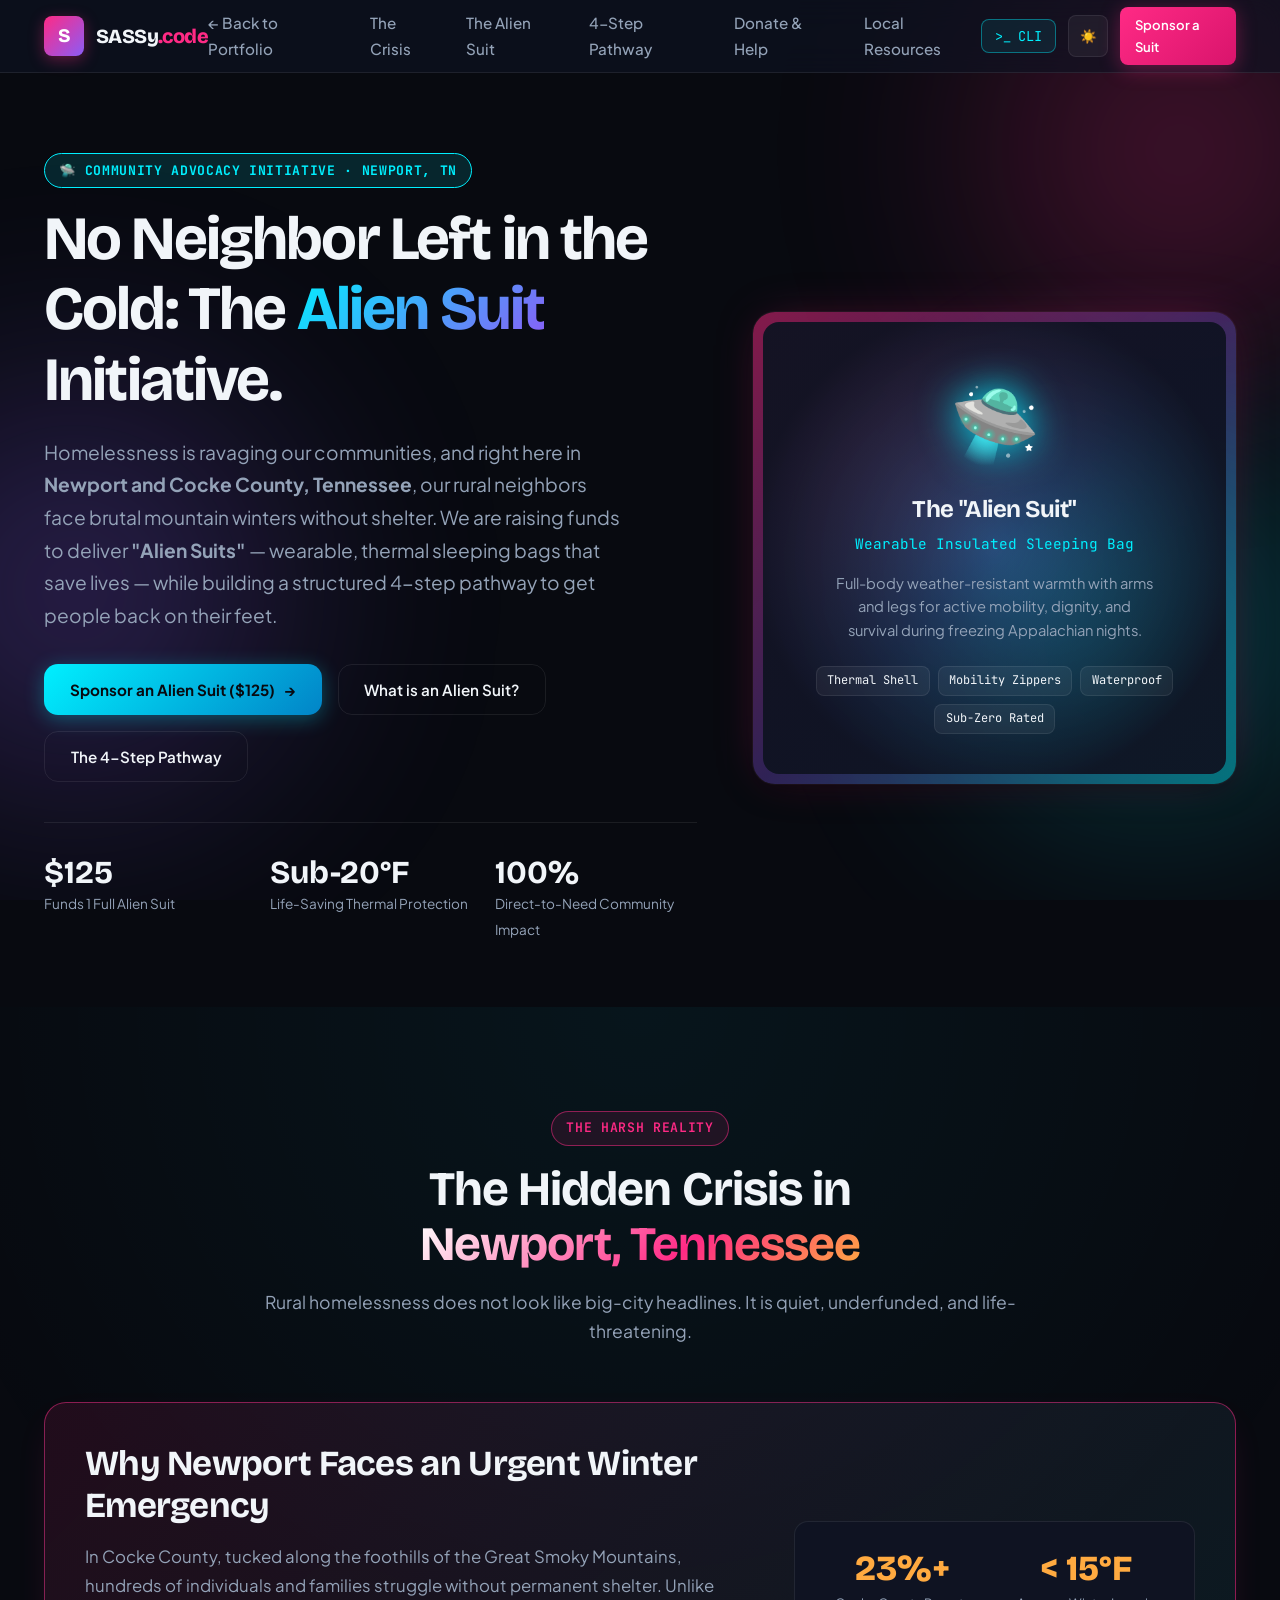
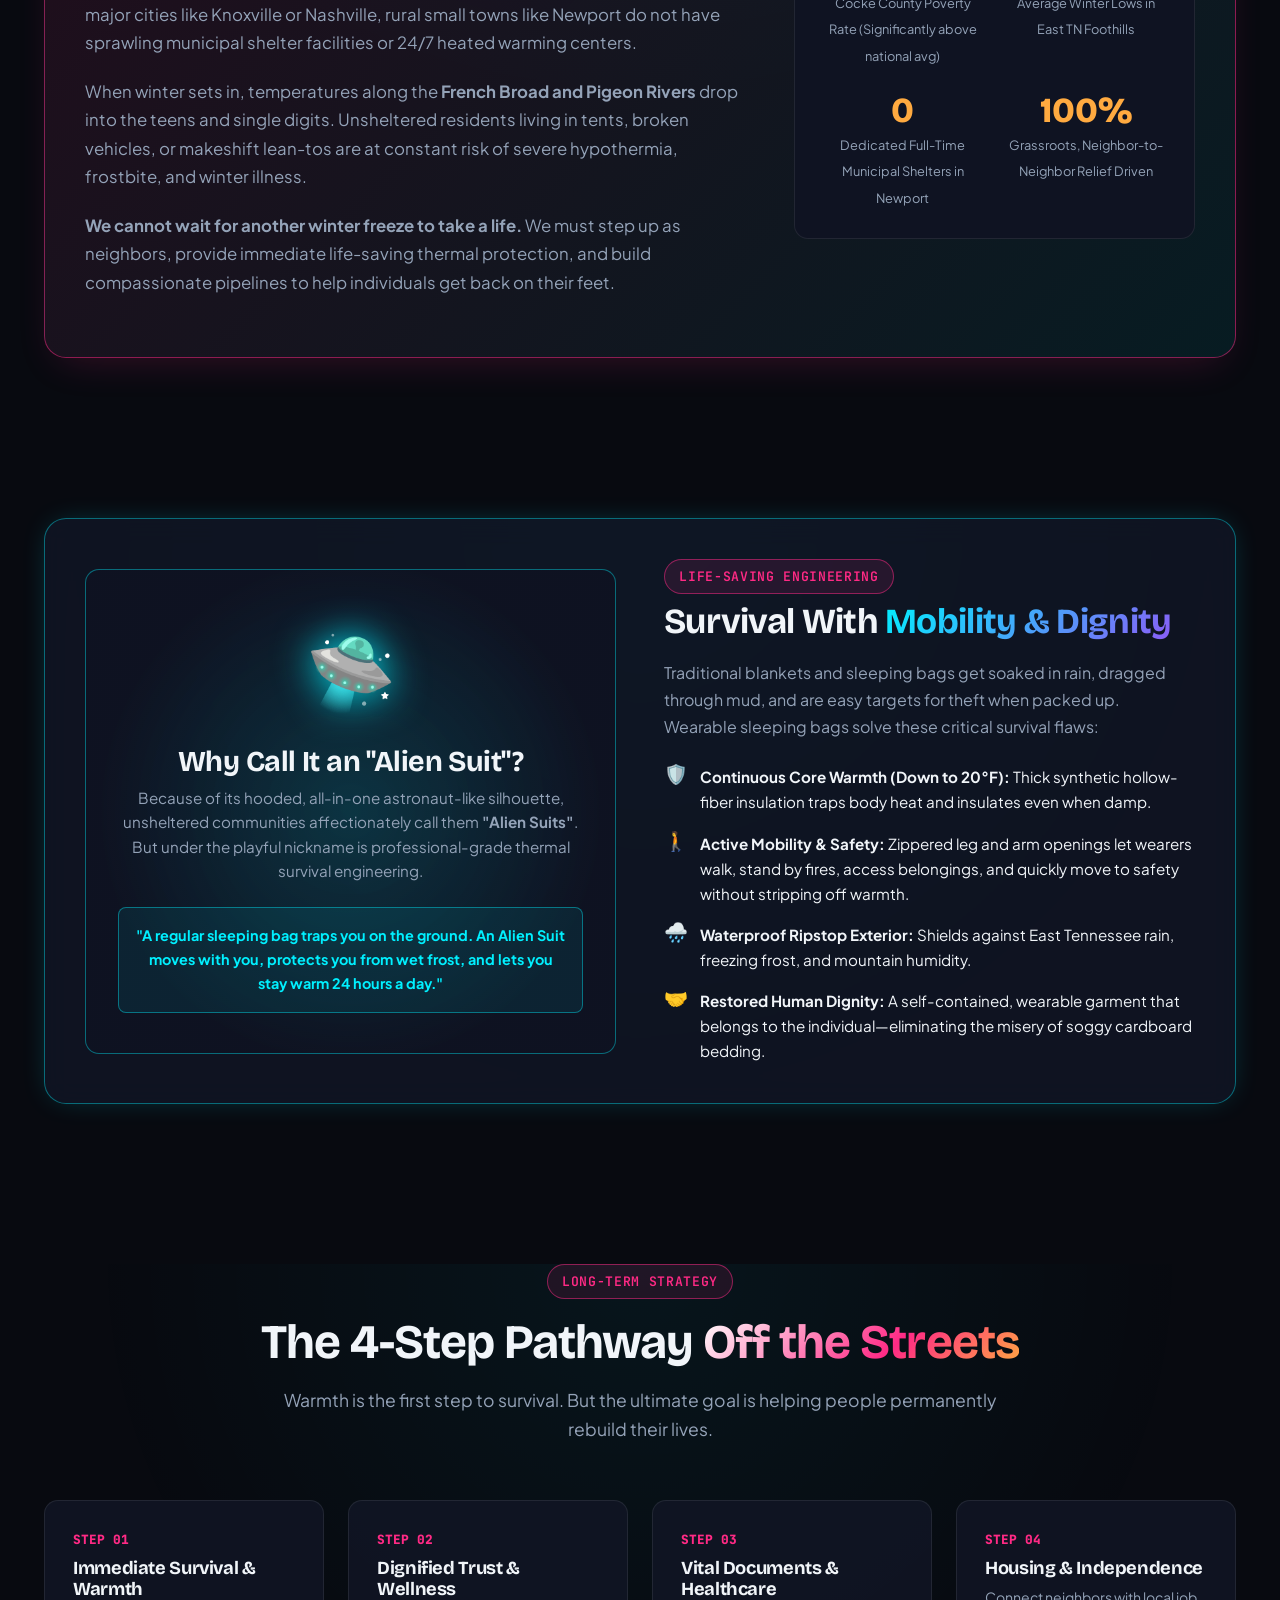
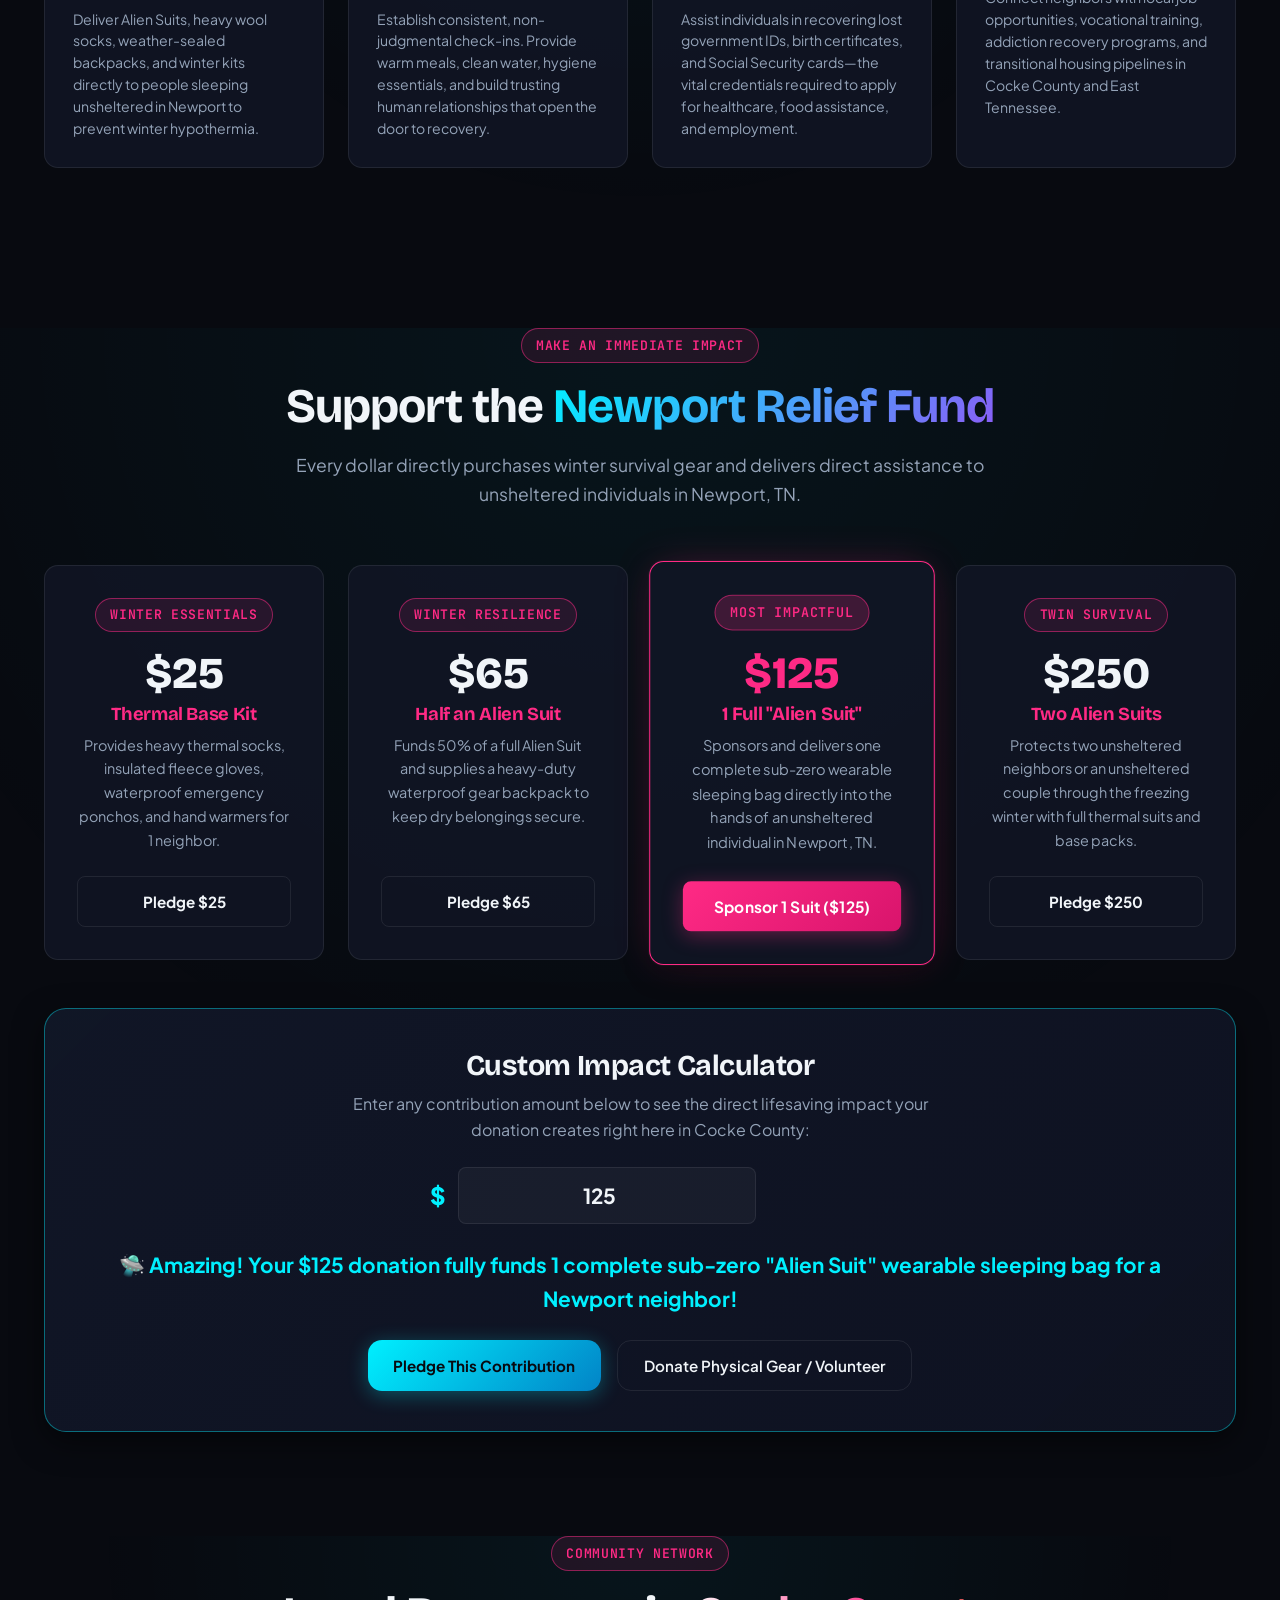
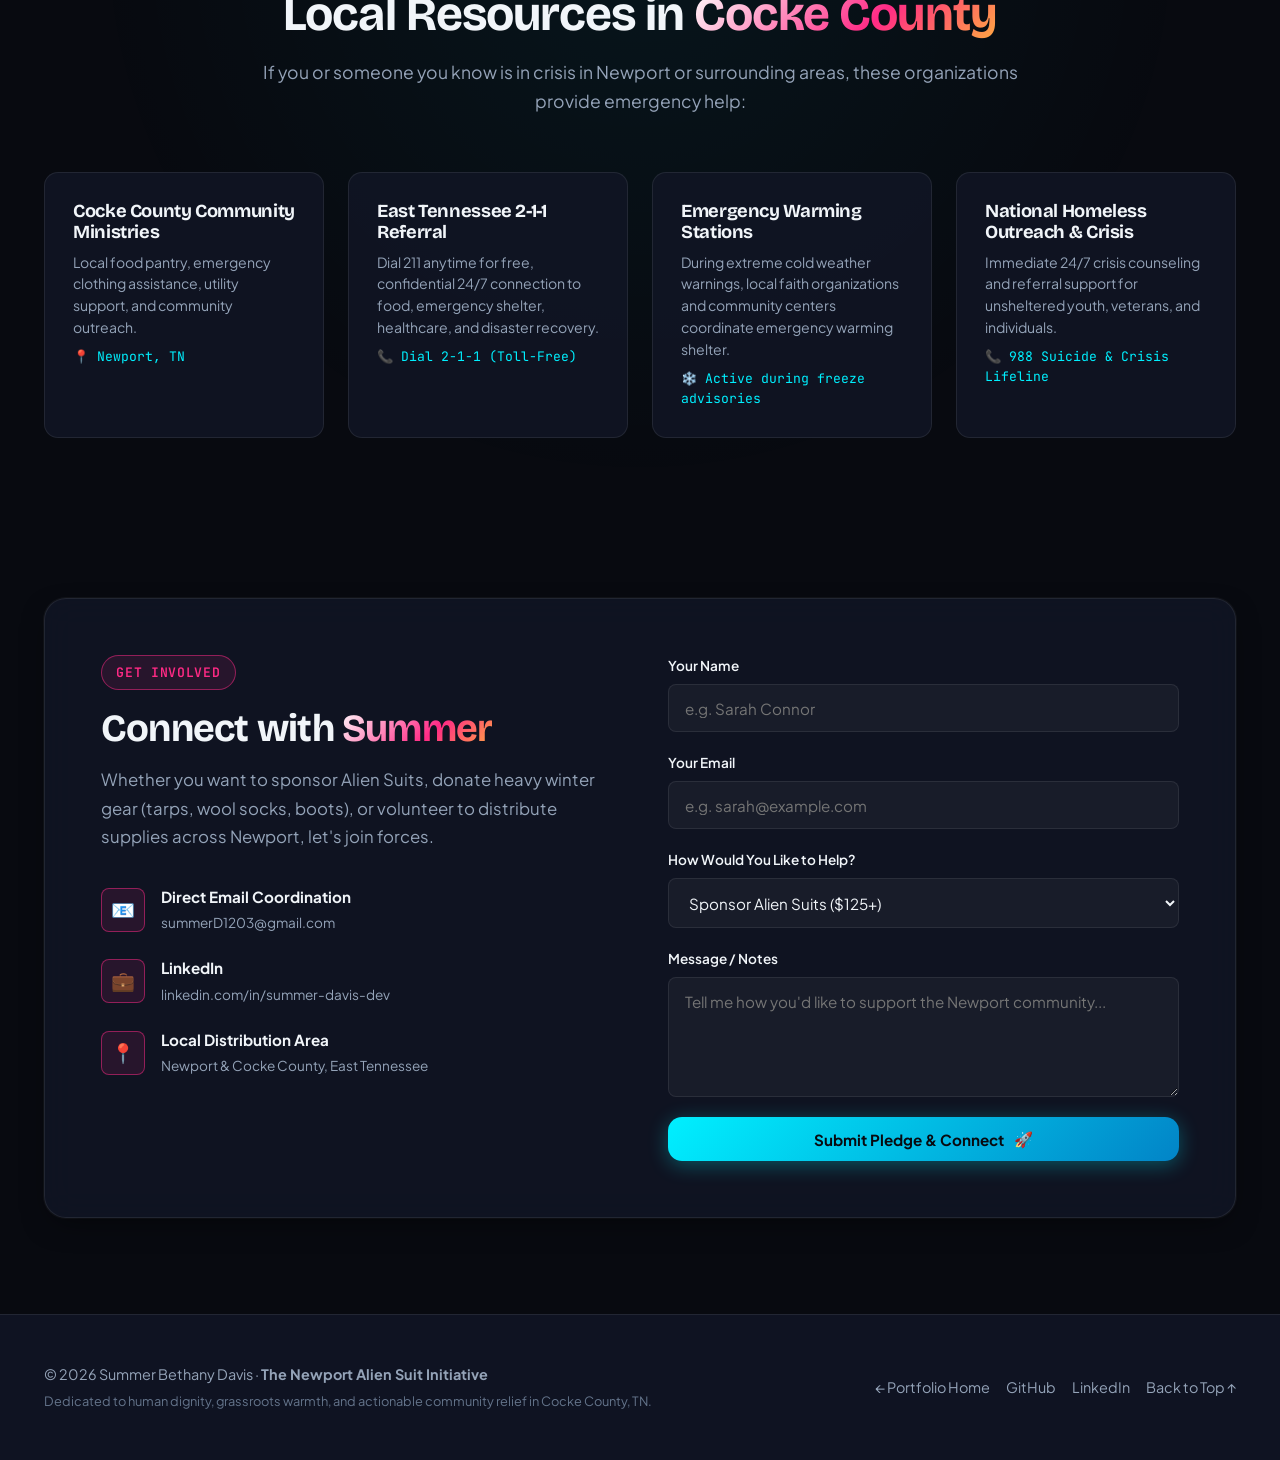
==== community-relief.html @ e4342d5f "Add Newport Alien Suit community relief landing page, donation section, and interactive impact calcu" ====
<!DOCTYPE html>
<html lang="en">
<head>
  <meta charset="UTF-8">
  <meta name="viewport" content="width=device-width, initial-scale=1.0">
  <title>The Newport Alien Suit Initiative | Community Relief &amp; Homelessness Advocacy — Summer Bethany Davis</title>
  <meta name="description" content="Community advocacy initiative by Summer Bethany Davis: Combating homelessness in Newport, TN and Cocke County with lifesaving 'Alien Suit' wearable sleeping bags and a structured 4-step pathway back off the street.">
  <meta name="author" content="Summer Bethany Davis">

  <!-- Open Graph & Social Sharing -->
  <meta property="og:title" content="The Newport Alien Suit Initiative — Lifesaving Warmth &amp; Homelessness Relief in East Tennessee">
  <meta property="og:description" content="Help us equip unsheltered neighbors in Newport, TN with wearable thermal sleeping bags ('Alien Suits') and rebuild pathways to housing and dignity.">
  <meta property="og:type" content="website">
  <meta property="og:image" content="assets/img/summer-headshot.png">

  <!-- Favicons -->
  <link rel="icon" type="image/x-icon" href="assets/favicons/favicon.ico">
  <link rel="icon" type="image/png" sizes="96x96" href="assets/favicons/favicon-96x96.png">
  <link rel="apple-touch-icon" sizes="180x180" href="assets/favicons/apple-touch-icon.png">
  <link rel="manifest" href="assets/favicons/site.webmanifest">

  <!-- Google Fonts -->
  <link rel="preconnect" href="https://fonts.googleapis.com">
  <link rel="preconnect" href="https://fonts.gstatic.com" crossorigin>
  <link href="https://fonts.googleapis.com/css2?family=Bricolage+Grotesque:opsz,wght@12..96,500;12..96,700;12..96,800&family=JetBrains+Mono:wght@400;500;700&family=Plus+Jakarta+Sans:wght@400;500;600;700;800&family=Space+Grotesk:wght@500;700&display=swap" rel="stylesheet">

  <!-- Stylesheet -->
  <link rel="stylesheet" href="css/style.css">
</head>
<body>

  <!-- Accessible Skip Link -->
  <a href="#main-content" class="skip-link">Skip directly to main content</a>

  <!-- Ambient Dynamic Glow Mesh Background -->
  <div class="ambient-mesh" aria-hidden="true">
    <div class="glow-orb orb-pink"></div>
    <div class="glow-orb orb-violet"></div>
    <div class="glow-orb orb-cyan"></div>
  </div>

  <!-- Primary Site Header -->
  <header class="site-header">
    <div class="container nav-wrap">
      <a href="index.html" class="brand" aria-label="SASSy code homepage">
        <div class="brand-badge" aria-hidden="true">S</div>
        <div class="brand-name">SASSy<span>.code</span></div>
      </a>

      <!-- Desktop Nav Links -->
      <nav aria-label="Primary Navigation">
        <ul class="nav-links">
          <li><a href="index.html">← Back to Portfolio</a></li>
          <li><a href="#newport-crisis" class="active">The Crisis</a></li>
          <li><a href="#alien-suits">The Alien Suit</a></li>
          <li><a href="#pathway">4-Step Pathway</a></li>
          <li><a href="#donate">Donate &amp; Help</a></li>
          <li><a href="#resources">Local Resources</a></li>
        </ul>
      </nav>

      <!-- Nav Controls -->
      <div class="nav-controls">
        <button id="btn-terminal-trigger" class="btn-terminal-nav" title="Launch interactive SASSy CLI (Ctrl+K)" aria-label="Open Interactive SASSy CLI Terminal">
          <span>&gt;_</span> CLI
        </button>

        <button id="btn-theme-toggle" class="btn-icon" title="Toggle Theme" aria-label="Toggle Light/Dark Theme">
          <span id="theme-icon">☀️</span>
        </button>

        <a href="#donate" class="btn btn-primary btn-card">
          <span>Sponsor a Suit</span>
        </a>

        <button id="btn-mobile-menu" class="btn-icon menu-toggle" aria-label="Toggle Navigation Menu">
          ☰
        </button>
      </div>
    </div>
  </header>

  <!-- Main Content Area -->
  <main id="main-content">

    <!-- HERO SECTION -->
    <section class="hero-section" aria-labelledby="relief-hero-title">
      <div class="container hero-grid">
        <div class="hero-content">
          <div class="relief-badge">
            <span>🛸 Community Advocacy Initiative · Newport, TN</span>
          </div>

          <h1 id="relief-hero-title">
            No Neighbor Left in the Cold: The <span class="gradient-cyan">Alien Suit</span> Initiative.
          </h1>

          <p class="hero-subtitle">
            Homelessness is ravaging our communities, and right here in <strong>Newport and Cocke County, Tennessee</strong>, our rural neighbors face brutal mountain winters without shelter. We are raising funds to deliver <strong>"Alien Suits"</strong> — wearable, thermal sleeping bags that save lives — while building a structured 4-step pathway to get people back on their feet.
          </p>

          <div class="hero-cta-group">
            <a href="#donate" class="btn btn-cyan">
              <span>Sponsor an Alien Suit ($125)</span>
              <span aria-hidden="true">→</span>
            </a>
            <a href="#alien-suits" class="btn btn-outline">
              <span>What is an Alien Suit?</span>
            </a>
            <a href="#pathway" class="btn btn-outline">
              <span>The 4-Step Pathway</span>
            </a>
          </div>

          <div class="hero-metrics-strip">
            <div class="metric-item">
              <strong>$125</strong>
              <span>Funds 1 Full Alien Suit</span>
            </div>
            <div class="metric-item">
              <strong>Sub-20°F</strong>
              <span>Life-Saving Thermal Protection</span>
            </div>
            <div class="metric-item">
              <strong>100%</strong>
              <span>Direct-to-Need Community Impact</span>
            </div>
          </div>
        </div>

        <!-- Hero Visual / Alien Suit Mockup Card -->
        <div class="hero-visual">
          <div class="avatar-card-wrapper">
            <div class="avatar-card" style="padding: 2.5rem 1.5rem; text-align: center; background: radial-gradient(circle, rgba(0,240,255,0.15) 0%, rgba(15,19,34,0.95) 75%);">
              <div class="suit-graphic" aria-hidden="true">🛸</div>
              <h3 style="font-size: 1.5rem; margin-bottom: 0.5rem;">The "Alien Suit"</h3>
              <p style="color: var(--cyber-cyan); font-family: var(--font-code); font-size: 0.9rem; margin-bottom: 1rem;">Wearable Insulated Sleeping Bag</p>
              <p style="color: var(--text-muted); font-size: 0.92rem; line-height: 1.6; max-width: 320px; margin: 0 auto 1.5rem;">
                Full-body weather-resistant warmth with arms and legs for active mobility, dignity, and survival during freezing Appalachian nights.
              </p>
              <div style="display: flex; justify-content: center; gap: 0.5rem; flex-wrap: wrap;">
                <span class="tech-tag">Thermal Shell</span>
                <span class="tech-tag">Mobility Zippers</span>
                <span class="tech-tag">Waterproof</span>
                <span class="tech-tag">Sub-Zero Rated</span>
              </div>
            </div>
          </div>
        </div>
      </div>
    </section>

    <!-- THE LOCAL CRISIS: FOCUS ON NEWPORT & COCKE COUNTY, TN -->
    <section id="newport-crisis" class="relief-section" aria-labelledby="crisis-title">
      <div class="container">
        <div class="section-head">
          <span class="section-tag">The Harsh Reality</span>
          <h2 id="crisis-title">The Hidden Crisis in <span class="gradient-text">Newport, Tennessee</span></h2>
          <p>Rural homelessness does not look like big-city headlines. It is quiet, underfunded, and life-threatening.</p>
        </div>

        <div class="local-focus-banner">
          <div class="local-focus-grid">
            <div>
              <h3 class="local-headline">Why Newport Faces an Urgent Winter Emergency</h3>
              <p class="local-copy">
                In Cocke County, tucked along the foothills of the Great Smoky Mountains, hundreds of individuals and families struggle without permanent shelter. Unlike major cities like Knoxville or Nashville, rural small towns like Newport do not have sprawling municipal shelter facilities or 24/7 heated warming centers.
              </p>
              <p class="local-copy">
                When winter sets in, temperatures along the <strong>French Broad and Pigeon Rivers</strong> drop into the teens and single digits. Unsheltered residents living in tents, broken vehicles, or makeshift lean-tos are at constant risk of severe hypothermia, frostbite, and winter illness.
              </p>
              <p class="local-copy">
                <strong>We cannot wait for another winter freeze to take a life.</strong> We must step up as neighbors, provide immediate life-saving thermal protection, and build compassionate pipelines to help individuals get back on their feet.
              </p>
            </div>

            <div class="relief-stats-box">
              <div>
                <span class="relief-stat-number">23%+</span>
                <span class="relief-stat-label">Cocke County Poverty Rate (Significantly above national avg)</span>
              </div>
              <div>
                <span class="relief-stat-number">&lt; 15°F</span>
                <span class="relief-stat-label">Average Winter Lows in East TN Foothills</span>
              </div>
              <div>
                <span class="relief-stat-number">0</span>
                <span class="relief-stat-label">Dedicated Full-Time Municipal Shelters in Newport</span>
              </div>
              <div>
                <span class="relief-stat-number">100%</span>
                <span class="relief-stat-label">Grassroots, Neighbor-to-Neighbor Relief Driven</span>
              </div>
            </div>
          </div>
        </div>
      </div>
    </section>

    <!-- WHAT IS AN "ALIEN SUIT"? -->
    <section id="alien-suits" class="relief-section" style="padding-top: 0;" aria-labelledby="suit-title">
      <div class="container">
        <div class="suit-concept-card">
          <div class="suit-concept-grid">
            <div class="suit-diagram-visual">
              <div class="suit-graphic" aria-hidden="true">🛸</div>
              <h3 style="font-size: 1.8rem; margin-bottom: 0.5rem;">Why Call It an "Alien Suit"?</h3>
              <p style="color: var(--text-muted); font-size: 0.95rem; line-height: 1.6;">
                Because of its hooded, all-in-one astronaut-like silhouette, unsheltered communities affectionately call them <strong>"Alien Suits"</strong>. But under the playful nickname is professional-grade thermal survival engineering.
              </p>
              <div style="margin-top: 1.5rem; padding: 1rem; background: rgba(0,240,255,0.08); border-radius: var(--radius-sm); border: 1px solid var(--border-cyan);">
                <p style="color: var(--cyber-cyan); font-weight: 700; font-size: 0.9rem;">
                  "A regular sleeping bag traps you on the ground. An Alien Suit moves with you, protects you from wet frost, and lets you stay warm 24 hours a day."
                </p>
              </div>
            </div>

            <div>
              <span class="section-tag" style="margin-bottom: 0.5rem;">Life-Saving Engineering</span>
              <h2 id="suit-title" style="font-size: 2.2rem; margin-bottom: 1rem;">Survival With <span class="gradient-cyan">Mobility &amp; Dignity</span></h2>
              <p style="color: var(--text-muted); margin-bottom: 1.5rem; line-height: 1.7;">
                Traditional blankets and sleeping bags get soaked in rain, dragged through mud, and are easy targets for theft when packed up. Wearable sleeping bags solve these critical survival flaws:
              </p>

              <ul class="suit-feature-list">
                <li class="suit-feature-item">
                  <span class="suit-feature-icon" aria-hidden="true">🛡️</span>
                  <div>
                    <strong>Continuous Core Warmth (Down to 20°F):</strong> Thick synthetic hollow-fiber insulation traps body heat and insulates even when damp.
                  </div>
                </li>
                <li class="suit-feature-item">
                  <span class="suit-feature-icon" aria-hidden="true">🚶</span>
                  <div>
                    <strong>Active Mobility &amp; Safety:</strong> Zippered leg and arm openings let wearers walk, stand by fires, access belongings, and quickly move to safety without stripping off warmth.
                  </div>
                </li>
                <li class="suit-feature-item">
                  <span class="suit-feature-icon" aria-hidden="true">🌧️</span>
                  <div>
                    <strong>Waterproof Ripstop Exterior:</strong> Shields against East Tennessee rain, freezing frost, and mountain humidity.
                  </div>
                </li>
                <li class="suit-feature-item">
                  <span class="suit-feature-icon" aria-hidden="true">🤝</span>
                  <div>
                    <strong>Restored Human Dignity:</strong> A self-contained, wearable garment that belongs to the individual—eliminating the misery of soggy cardboard bedding.
                  </div>
                </li>
              </ul>
            </div>
          </div>
        </div>
      </div>
    </section>

    <!-- THE 4-STEP PATHWAY TO REBUILDING LIVES -->
    <section id="pathway" class="relief-section" style="padding-top: 0;" aria-labelledby="pathway-title">
      <div class="container">
        <div class="section-head">
          <span class="section-tag">Long-Term Strategy</span>
          <h2 id="pathway-title">The 4-Step Pathway <span class="gradient-text">Off the Streets</span></h2>
          <p>Warmth is the first step to survival. But the ultimate goal is helping people permanently rebuild their lives.</p>
        </div>

        <div class="pathway-grid">
          <article class="pathway-card">
            <span class="pathway-step-num">Step 01</span>
            <h4>Immediate Survival &amp; Warmth</h4>
            <p>Deliver Alien Suits, heavy wool socks, weather-sealed backpacks, and winter kits directly to people sleeping unsheltered in Newport to prevent winter hypothermia.</p>
          </article>

          <article class="pathway-card">
            <span class="pathway-step-num">Step 02</span>
            <h4>Dignified Trust &amp; Wellness</h4>
            <p>Establish consistent, non-judgmental check-ins. Provide warm meals, clean water, hygiene essentials, and build trusting human relationships that open the door to recovery.</p>
          </article>

          <article class="pathway-card">
            <span class="pathway-step-num">Step 03</span>
            <h4>Vital Documents &amp; Healthcare</h4>
            <p>Assist individuals in recovering lost government IDs, birth certificates, and Social Security cards—the vital credentials required to apply for healthcare, food assistance, and employment.</p>
          </article>

          <article class="pathway-card">
            <span class="pathway-step-num">Step 04</span>
            <h4>Housing &amp; Independence</h4>
            <p>Connect neighbors with local job opportunities, vocational training, addiction recovery programs, and transitional housing pipelines in Cocke County and East Tennessee.</p>
          </article>
        </div>
      </div>
    </section>

    <!-- DONATION SECTION & TRANSPARENT GIVING TIERS -->
    <section id="donate" class="relief-section" style="padding-top: 0;" aria-labelledby="donate-title">
      <div class="container">
        <div class="section-head">
          <span class="section-tag">Make an Immediate Impact</span>
          <h2 id="donate-title">Support the <span class="gradient-cyan">Newport Relief Fund</span></h2>
          <p>Every dollar directly purchases winter survival gear and delivers direct assistance to unsheltered individuals in Newport, TN.</p>
        </div>

        <!-- Donation Tiers Grid -->
        <div class="donation-grid">
          <!-- Tier 1 -->
          <article class="donation-tier-card">
            <span class="section-tag" style="margin: 0 auto 0.5rem;">Winter Essentials</span>
            <div class="tier-amount">$25</div>
            <h3 class="tier-title">Thermal Base Kit</h3>
            <p class="tier-desc">Provides heavy thermal socks, insulated fleece gloves, waterproof emergency ponchos, and hand warmers for 1 neighbor.</p>
            <a href="mailto:summerD1203@gmail.com?subject=Donation%20Pledge:%20$25%20Thermal%20Base%20Kit&body=Hi%20Summer,%20I%20would%20like%20to%20donate%20$25%20to%20support%20the%20Newport%20Thermal%20Base%20Kit%20fund!" class="btn btn-outline btn-donate">
              <span>Pledge $25</span>
            </a>
          </article>

          <!-- Tier 2: Half Suit -->
          <article class="donation-tier-card">
            <span class="section-tag" style="margin: 0 auto 0.5rem;">Winter Resilience</span>
            <div class="tier-amount">$65</div>
            <h3 class="tier-title">Half an Alien Suit</h3>
            <p class="tier-desc">Funds 50% of a full Alien Suit and supplies a heavy-duty waterproof gear backpack to keep dry belongings secure.</p>
            <a href="mailto:summerD1203@gmail.com?subject=Donation%20Pledge:%20$65%20Half%20Alien%20Suit&body=Hi%20Summer,%20I%20would%20like%20to%20donate%20$65%20to%20sponsor%20half%20an%20Alien%20Suit%20for%20a%20Newport%20neighbor!" class="btn btn-outline btn-donate">
              <span>Pledge $65</span>
            </a>
          </article>

          <!-- Tier 3: Full Alien Suit (Featured) -->
          <article class="donation-tier-card featured-tier">
            <span class="section-tag" style="margin: 0 auto 0.5rem; background: rgba(255,42,133,0.2);">Most Impactful</span>
            <div class="tier-amount" style="color: var(--sassy-pink);">$125</div>
            <h3 class="tier-title">1 Full "Alien Suit"</h3>
            <p class="tier-desc">Sponsors and delivers one complete sub-zero wearable sleeping bag directly into the hands of an unsheltered individual in Newport, TN.</p>
            <a href="mailto:summerD1203@gmail.com?subject=Donation%20Pledge:%20$125%20Full%20Alien%20Suit%20Sponsorship&body=Hi%20Summer,%20I%20would%20like%20to%20sponsor%20a%20full%20Alien%20Suit%20($125)%20for%20an%20unsheltered%20neighbor%20in%20Newport,%20TN!" class="btn btn-primary btn-donate">
              <span>Sponsor 1 Suit ($125)</span>
            </a>
          </article>

          <!-- Tier 4: Camp / Duo Pack -->
          <article class="donation-tier-card">
            <span class="section-tag" style="margin: 0 auto 0.5rem;">Twin Survival</span>
            <div class="tier-amount">$250</div>
            <h3 class="tier-title">Two Alien Suits</h3>
            <p class="tier-desc">Protects two unsheltered neighbors or an unsheltered couple through the freezing winter with full thermal suits and base packs.</p>
            <a href="mailto:summerD1203@gmail.com?subject=Donation%20Pledge:%20$250%20Two%20Alien%20Suits&body=Hi%20Summer,%20I%20would%20like%20to%20sponsor%20two%20full%20Alien%20Suits%20($250)%20for%20unsheltered%20neighbors%20in%20Newport,%20TN!" class="btn btn-outline btn-donate">
              <span>Pledge $250</span>
            </a>
          </article>
        </div>

        <!-- Interactive Calculator & Custom Donation Flow -->
        <div class="donation-calc-box">
          <h3 style="font-size: 1.8rem; margin-bottom: 0.5rem;">Custom Impact Calculator</h3>
          <p style="color: var(--text-muted); max-width: 580px; margin: 0 auto 1.5rem;">
            Enter any contribution amount below to see the direct lifesaving impact your donation creates right here in Cocke County:
          </p>

          <div style="max-width: 420px; margin: 0 auto; display: flex; gap: 0.75rem; align-items: center;">
            <span style="font-size: 1.5rem; font-weight: 800; color: var(--cyber-cyan);">$</span>
            <input type="number" id="calc-amount-input" class="form-control" value="125" min="10" step="5" style="font-size: 1.3rem; font-weight: 700; text-align: center;" aria-label="Donation amount in dollars">
          </div>

          <div id="calc-impact-output" class="calc-impact-display">
            ✨ Your $125 donation provides 1 full Alien Suit to keep an unsheltered neighbor warm this winter!
          </div>

          <div style="display: flex; justify-content: center; gap: 1rem; flex-wrap: wrap;">
            <a id="btn-custom-pledge" href="mailto:summerD1203@gmail.com?subject=Custom%20Donation%20Pledge%20for%20Alien%20Suits&body=Hi%20Summer,%20I%20pledge%20$125%20to%20help%20fund%20Alien%20Suits%20in%20Newport,%20TN." class="btn btn-cyan">
              <span>Pledge This Contribution</span>
            </a>
            <a href="#contact-relief" class="btn btn-outline">
              <span>Donate Physical Gear / Volunteer</span>
            </a>
          </div>
        </div>
      </div>
    </section>

    <!-- LOCAL COMMUNITY RESOURCES (NEWPORT / COCKE COUNTY) -->
    <section id="resources" class="relief-section" style="padding-top: 0;" aria-labelledby="resources-title">
      <div class="container">
        <div class="section-head">
          <span class="section-tag">Community Network</span>
          <h2 id="resources-title">Local Resources in <span class="gradient-text">Cocke County</span></h2>
          <p>If you or someone you know is in crisis in Newport or surrounding areas, these organizations provide emergency help:</p>
        </div>

        <div class="pathway-grid">
          <article class="pathway-card">
            <h4>Cocke County Community Ministries</h4>
            <p>Local food pantry, emergency clothing assistance, utility support, and community outreach.</p>
            <p style="margin-top: 0.5rem; font-family: var(--font-code); font-size: 0.82rem; color: var(--cyber-cyan);">📍 Newport, TN</p>
          </article>

          <article class="pathway-card">
            <h4>East Tennessee 2-1-1 Referral</h4>
            <p>Dial 211 anytime for free, confidential 24/7 connection to food, emergency shelter, healthcare, and disaster recovery.</p>
            <p style="margin-top: 0.5rem; font-family: var(--font-code); font-size: 0.82rem; color: var(--cyber-cyan);">📞 Dial 2-1-1 (Toll-Free)</p>
          </article>

          <article class="pathway-card">
            <h4>Emergency Warming Stations</h4>
            <p>During extreme cold weather warnings, local faith organizations and community centers coordinate emergency warming shelter.</p>
            <p style="margin-top: 0.5rem; font-family: var(--font-code); font-size: 0.82rem; color: var(--cyber-cyan);">❄️ Active during freeze advisories</p>
          </article>

          <article class="pathway-card">
            <h4>National Homeless Outreach &amp; Crisis</h4>
            <p>Immediate 24/7 crisis counseling and referral support for unsheltered youth, veterans, and individuals.</p>
            <p style="margin-top: 0.5rem; font-family: var(--font-code); font-size: 0.82rem; color: var(--cyber-cyan);">📞 988 Suicide &amp; Crisis Lifeline</p>
          </article>
        </div>
      </div>
    </section>

    <!-- DIRECT CONTACT & VOLUNTEER SECTION -->
    <section id="contact-relief" class="contact-section" style="padding-top: 0;" aria-labelledby="contact-relief-title">
      <div class="container">
        <div class="contact-card">
          <div class="contact-info">
            <span class="section-tag">Get Involved</span>
            <h2 id="contact-relief-title">Connect with <span class="gradient-text">Summer</span></h2>
            <p>
              Whether you want to sponsor Alien Suits, donate heavy winter gear (tarps, wool socks, boots), or volunteer to distribute supplies across Newport, let's join forces.
            </p>

            <div class="contact-methods">
              <a href="mailto:summerD1203@gmail.com?subject=Newport%20Alien%20Suit%20Initiative" class="contact-method-item">
                <div class="method-icon" aria-hidden="true">📧</div>
                <div class="method-details">
                  <strong>Direct Email Coordination</strong>
                  <span>summerD1203@gmail.com</span>
                </div>
              </a>

              <a href="https://www.linkedin.com/in/summer-davis-dev" target="_blank" rel="noopener" class="contact-method-item">
                <div class="method-icon" aria-hidden="true">💼</div>
                <div class="method-details">
                  <strong>LinkedIn</strong>
                  <span>linkedin.com/in/summer-davis-dev</span>
                </div>
              </a>

              <div class="contact-method-item">
                <div class="method-icon" aria-hidden="true">📍</div>
                <div class="method-details">
                  <strong>Local Distribution Area</strong>
                  <span>Newport &amp; Cocke County, East Tennessee</span>
                </div>
              </div>
            </div>
          </div>

          <div>
            <form id="relief-contact-form" class="contact-form" aria-label="Volunteer or donate to the Newport Relief Initiative">
              <div class="form-group">
                <label for="relief-name">Your Name</label>
                <input type="text" id="relief-name" class="form-control" placeholder="e.g. Sarah Connor" required>
              </div>

              <div class="form-group">
                <label for="relief-email">Your Email</label>
                <input type="email" id="relief-email" class="form-control" placeholder="e.g. sarah@example.com" required>
              </div>

              <div class="form-group">
                <label for="relief-type">How Would You Like to Help?</label>
                <select id="relief-type" class="form-control" required>
                  <option value="Sponsor Alien Suits ($125+)">Sponsor Alien Suits ($125+)</option>
                  <option value="Donate Physical Gear (Socks, boots, tarps)">Donate Physical Gear (Socks, boots, tarps)</option>
                  <option value="Volunteer for Outreach Distribution">Volunteer for Outreach Distribution</option>
                  <option value="Community Partner / Local Business Sponsor">Community Partner / Local Business Sponsor</option>
                </select>
              </div>

              <div class="form-group">
                <label for="relief-message">Message / Notes</label>
                <textarea id="relief-message" class="form-control" placeholder="Tell me how you'd like to support the Newport community..." required></textarea>
              </div>

              <button type="submit" class="btn btn-cyan" style="width: 100%;">
                <span>Submit Pledge &amp; Connect</span>
                <span aria-hidden="true">🚀</span>
              </button>

              <div id="relief-form-feedback" class="form-feedback" role="status"></div>
            </form>
          </div>
        </div>
      </div>
    </section>

  </main>

  <!-- SITE FOOTER -->
  <footer class="site-footer">
    <div class="container footer-wrap">
      <div class="footer-copy">
        <p>&copy; 2026 Summer Bethany Davis · <strong>The Newport Alien Suit Initiative</strong></p>
        <p style="font-size: 0.8rem; color: var(--text-dim); margin-top: 0.25rem;">Dedicated to human dignity, grassroots warmth, and actionable community relief in Cocke County, TN.</p>
      </div>

      <div class="footer-socials">
        <a href="index.html" class="social-link">← Portfolio Home</a>
        <a href="https://github.com/summsum1203" target="_blank" rel="noopener" class="social-link">GitHub</a>
        <a href="https://www.linkedin.com/in/summer-davis-dev" target="_blank" rel="noopener" class="social-link">LinkedIn</a>
        <a href="#main-content" class="social-link">Back to Top ↑</a>
      </div>
    </div>
  </footer>

  <!-- INTERACTIVE SASSY TERMINAL MODAL (EASTER EGG) -->
  <div id="terminal-overlay" class="terminal-overlay" role="dialog" aria-modal="true" aria-label="Interactive SASSy CLI Console">
    <div class="terminal-window">
      <div class="terminal-header">
        <div class="terminal-dots">
          <span class="terminal-dot dot-red"></span>
          <span class="terminal-dot dot-yellow"></span>
          <span class="terminal-dot dot-green"></span>
        </div>
        <div class="terminal-title">summer@sassycode: ~ (interactive cli)</div>
        <button id="terminal-close" class="terminal-close" aria-label="Close Terminal">&times;</button>
      </div>
      <div class="terminal-body">
        <div id="terminal-output" class="terminal-output">
          <p class="highlight">✨ Welcome to the SASSy.code Interactive CLI! ✨</p>
          <p>Explore Summer's background, education, and community advocacy initiatives.</p>
          <p>Type <strong class="prompt-line">aliensuit</strong> to learn about the Newport homeless relief effort, or <strong class="prompt-line">help</strong> for all commands.</p>
        </div>
        <div class="terminal-input-row">
          <span class="terminal-prompt">visitor@sassycode:~$</span>
          <input type="text" id="terminal-input" class="terminal-input" autocomplete="off" spellcheck="false" aria-label="Terminal command input">
        </div>
      </div>
    </div>
  </div>

  <!-- Scripts -->
  <script src="js/main.js"></script>
  <script src="js/terminal.js"></script>
</body>
</html>
---- css/style.css ----
/* ==========================================================================
   SASSY.CODE PORTFOLIO - SUMMER BETHANY DAVIS
   Award-Winning, Accessible, High-Performance Design System
   ========================================================================== */

/* --- ROOT DESIGN TOKENS --- */
:root {
  /* Brand Accents */
  --sassy-pink: #ff2a85;
  --sassy-pink-glow: rgba(255, 42, 133, 0.35);
  --sassy-violet: #8b5cf6;
  --sassy-violet-glow: rgba(139, 92, 246, 0.35);
  --cyber-cyan: #00f0ff;
  --cyber-cyan-glow: rgba(0, 240, 255, 0.3);
  --warm-amber: #ffaa40;

  /* Theme Defaults (Dark / Neon Noir) */
  --bg-body: #080a10;
  --bg-surface: #0f1322;
  --bg-card: rgba(18, 24, 41, 0.72);
  --bg-card-hover: rgba(25, 33, 56, 0.9);
  --bg-glass: rgba(15, 19, 34, 0.65);
  --text-main: #f1f5f9;
  --text-muted: #94a3b8;
  --text-dim: #64748b;
  --border-subtle: rgba(255, 255, 255, 0.08);
  --border-active: rgba(255, 42, 133, 0.5);
  --border-cyan: rgba(0, 240, 255, 0.4);
  --shadow-card: 0 10px 30px -10px rgba(0, 0, 0, 0.6), 0 0 1px 1px rgba(255, 255, 255, 0.05);
  --shadow-glow: 0 0 40px -10px var(--sassy-pink-glow);

  /* Typography */
  --font-display: 'Bricolage Grotesque', 'Syne', system-ui, -apple-system, sans-serif;
  --font-body: 'Plus Jakarta Sans', system-ui, -apple-system, sans-serif;
  --font-code: 'JetBrains Mono', 'Fira Code', monospace;

  /* Transitions & Radii */
  --radius-sm: 8px;
  --radius-md: 14px;
  --radius-lg: 22px;
  --radius-full: 9999px;
  --transition-fast: 0.2s cubic-bezier(0.16, 1, 0.3, 1);
  --transition-smooth: 0.35s cubic-bezier(0.16, 1, 0.3, 1);
}

/* Light Mode / Luxe Daylight */
[data-theme="light"] {
  --bg-body: #f8fafc;
  --bg-surface: #ffffff;
  --bg-card: rgba(255, 255, 255, 0.85);
  --bg-card-hover: rgba(255, 255, 255, 0.98);
  --bg-glass: rgba(255, 255, 255, 0.75);
  --text-main: #0f172a;
  --text-muted: #475569;
  --text-dim: #94a3b8;
  --border-subtle: rgba(15, 23, 42, 0.08);
  --border-active: rgba(255, 42, 133, 0.6);
  --border-cyan: rgba(2, 132, 199, 0.4);
  --shadow-card: 0 10px 30px -10px rgba(0, 0, 0, 0.07), 0 0 1px 1px rgba(15, 23, 42, 0.05);
  --shadow-glow: 0 0 30px -8px rgba(255, 42, 133, 0.2);
}

/* --- RESET & ACCESSIBILITY --- */
*, *::before, *::after {
  box-sizing: border-box;
  margin: 0;
  padding: 0;
}

html {
  scroll-behavior: smooth;
  font-size: 16px;
  -webkit-text-size-adjust: 100%;
}

body {
  background-color: var(--bg-body);
  color: var(--text-main);
  font-family: var(--font-body);
  line-height: 1.65;
  overflow-x: hidden;
  position: relative;
  transition: background-color var(--transition-smooth), color var(--transition-smooth);
}

/* Focus Visible for Accessibility (WCAG 2.1 AA) */
:focus-visible {
  outline: 3px solid var(--sassy-pink);
  outline-offset: 4px;
  border-radius: var(--radius-sm);
}

/* Skip to Content Link */
.skip-link {
  position: absolute;
  top: -60px;
  left: 20px;
  background: var(--sassy-pink);
  color: #fff;
  padding: 10px 18px;
  font-weight: 700;
  z-index: 10000;
  border-radius: var(--radius-sm);
  transition: top var(--transition-fast);
  text-decoration: none;
}
.skip-link:focus {
  top: 15px;
}

/* Ambient Animated Glow Mesh Background */
.ambient-mesh {
  position: fixed;
  inset: 0;
  pointer-events: none;
  z-index: -1;
  overflow: hidden;
}

.glow-orb {
  position: absolute;
  border-radius: 50%;
  filter: blur(120px);
  opacity: 0.45;
  will-change: transform;
  animation: floatOrb 22s ease-in-out infinite alternate;
}

.orb-pink {
  width: 500px;
  height: 500px;
  background: radial-gradient(circle, var(--sassy-pink) 0%, rgba(255,42,133,0) 70%);
  top: -100px;
  right: -150px;
}

.orb-violet {
  width: 550px;
  height: 550px;
  background: radial-gradient(circle, var(--sassy-violet) 0%, rgba(139,92,246,0) 70%);
  top: 35%;
  left: -200px;
  animation-duration: 28s;
  animation-delay: -5s;
}

.orb-cyan {
  width: 450px;
  height: 450px;
  background: radial-gradient(circle, var(--cyber-cyan) 0%, rgba(0,240,255,0) 70%);
  bottom: 5%;
  right: -100px;
  animation-duration: 25s;
  animation-delay: -10s;
}

@keyframes floatOrb {
  0% { transform: translate(0, 0) scale(1); }
  50% { transform: translate(40px, 60px) scale(1.1); }
  100% { transform: translate(-30px, 30px) scale(0.95); }
}

/* --- CONTAINER & TYPOGRAPHY --- */
.container {
  width: 100%;
  max-width: 1240px;
  margin: 0 auto;
  padding: 0 1.5rem;
}

h1, h2, h3, h4, .brand-text {
  font-family: var(--font-display);
  font-weight: 700;
  line-height: 1.15;
  letter-spacing: -0.02em;
}

.gradient-text {
  background: linear-gradient(135deg, #ffffff 0%, var(--sassy-pink) 60%, var(--warm-amber) 100%);
  -webkit-background-clip: text;
  -webkit-text-fill-color: transparent;
  display: inline-block;
}

[data-theme="light"] .gradient-text {
  background: linear-gradient(135deg, #0f172a 0%, var(--sassy-pink) 65%, #c026d3 100%);
  -webkit-background-clip: text;
  -webkit-text-fill-color: transparent;
}

.gradient-cyan {
  background: linear-gradient(135deg, var(--cyber-cyan) 0%, var(--sassy-violet) 100%);
  -webkit-background-clip: text;
  -webkit-text-fill-color: transparent;
}

/* Section Header Structure */
.section-head {
  text-align: center;
  max-width: 760px;
  margin: 0 auto 3.5rem;
}

.section-tag {
  display: inline-flex;
  align-items: center;
  gap: 0.5rem;
  padding: 0.35rem 0.9rem;
  border-radius: var(--radius-full);
  background: rgba(255, 42, 133, 0.1);
  border: 1px solid var(--border-active);
  color: var(--sassy-pink);
  font-family: var(--font-code);
  font-size: 0.82rem;
  font-weight: 600;
  text-transform: uppercase;
  letter-spacing: 0.05em;
  margin-bottom: 1rem;
}

.section-head h2 {
  font-size: clamp(2rem, 4vw, 3rem);
  margin-bottom: 1rem;
}

.section-head p {
  color: var(--text-muted);
  font-size: 1.1rem;
}

/* --- HEADER & NAVIGATION --- */
.site-header {
  position: sticky;
  top: 0;
  z-index: 1000;
  backdrop-filter: blur(16px);
  -webkit-backdrop-filter: blur(16px);
  background: var(--bg-glass);
  border-bottom: 1px solid var(--border-subtle);
  transition: all var(--transition-fast);
}

.nav-wrap {
  display: flex;
  align-items: center;
  justify-content: space-between;
  height: 4.5rem;
}

.brand {
  display: flex;
  align-items: center;
  gap: 0.75rem;
  text-decoration: none;
  color: var(--text-main);
  font-weight: 800;
  font-size: 1.25rem;
}

.brand-badge {
  display: flex;
  align-items: center;
  justify-content: center;
  width: 2.5rem;
  height: 2.5rem;
  border-radius: var(--radius-sm);
  background: linear-gradient(135deg, var(--sassy-pink), var(--sassy-violet));
  color: #fff;
  font-family: var(--font-display);
  font-size: 1.2rem;
  box-shadow: 0 4px 15px var(--sassy-pink-glow);
}

.brand-name {
  font-family: var(--font-display);
  letter-spacing: -0.03em;
}

.brand-name span {
  color: var(--sassy-pink);
}

.nav-links {
  display: flex;
  align-items: center;
  list-style: none;
  gap: 1.75rem;
}

.nav-links a {
  text-decoration: none;
  color: var(--text-muted);
  font-weight: 500;
  font-size: 0.95rem;
  position: relative;
  transition: color var(--transition-fast);
}

.nav-links a:hover,
.nav-links a.active {
  color: var(--text-main);
}

.nav-links a::after {
  content: '';
  position: absolute;
  bottom: -4px;
  left: 0;
  width: 0%;
  height: 2px;
  background: var(--sassy-pink);
  transition: width var(--transition-fast);
  border-radius: 2px;
}

.nav-links a:hover::after,
.nav-links a.active::after {
  width: 100%;
}

.nav-controls {
  display: flex;
  align-items: center;
  gap: 0.75rem;
}

/* Control Buttons (Theme, Terminal, Mobile Menu) */
.btn-icon {
  background: rgba(255, 255, 255, 0.05);
  border: 1px solid var(--border-subtle);
  color: var(--text-main);
  width: 2.6rem;
  height: 2.6rem;
  border-radius: var(--radius-sm);
  display: flex;
  align-items: center;
  justify-content: center;
  cursor: pointer;
  transition: all var(--transition-fast);
}

.btn-icon:hover {
  background: rgba(255, 42, 133, 0.15);
  border-color: var(--border-active);
  transform: translateY(-2px);
}

.btn-terminal-nav {
  display: inline-flex;
  align-items: center;
  gap: 0.4rem;
  padding: 0.45rem 0.85rem;
  font-family: var(--font-code);
  font-size: 0.85rem;
  border-radius: var(--radius-sm);
  background: rgba(0, 240, 255, 0.08);
  border: 1px solid var(--border-cyan);
  color: var(--cyber-cyan);
  cursor: pointer;
  transition: all var(--transition-fast);
}

.btn-terminal-nav:hover {
  background: rgba(0, 240, 255, 0.2);
  transform: translateY(-2px);
  box-shadow: 0 0 15px var(--cyber-cyan-glow);
}

.menu-toggle {
  display: none;
}

/* Buttons */
.btn {
  display: inline-flex;
  align-items: center;
  justify-content: center;
  gap: 0.6rem;
  padding: 0.75rem 1.6rem;
  font-family: var(--font-body);
  font-weight: 600;
  font-size: 0.95rem;
  border-radius: var(--radius-md);
  text-decoration: none;
  cursor: pointer;
  border: none;
  transition: all var(--transition-smooth);
}

.btn-primary {
  background: linear-gradient(135deg, var(--sassy-pink) 0%, #d9146c 100%);
  color: #ffffff;
  box-shadow: 0 4px 20px var(--sassy-pink-glow);
}

.btn-primary:hover {
  transform: translateY(-2px);
  box-shadow: 0 8px 30px var(--sassy-pink-glow);
}

.btn-outline {
  background: transparent;
  color: var(--text-main);
  border: 1px solid var(--border-subtle);
}

.btn-outline:hover {
  border-color: var(--sassy-pink);
  color: var(--sassy-pink);
  background: rgba(255, 42, 133, 0.05);
  transform: translateY(-2px);
}

.btn-cyan {
  background: linear-gradient(135deg, var(--cyber-cyan), #0284c7);
  color: #080a10;
  font-weight: 700;
  box-shadow: 0 4px 20px var(--cyber-cyan-glow);
}

.btn-cyan:hover {
  transform: translateY(-2px);
  box-shadow: 0 8px 25px var(--cyber-cyan-glow);
}

/* --- HERO SECTION --- */
.hero-section {
  padding: 5rem 0 4rem;
  position: relative;
}

.hero-grid {
  display: grid;
  grid-template-columns: 1.15fr 0.85fr;
  gap: 3.5rem;
  align-items: center;
}

.hero-status-pill {
  display: inline-flex;
  align-items: center;
  gap: 0.6rem;
  padding: 0.4rem 1rem;
  border-radius: var(--radius-full);
  background: rgba(0, 240, 255, 0.08);
  border: 1px solid var(--border-cyan);
  font-size: 0.85rem;
  color: var(--cyber-cyan);
  margin-bottom: 1.5rem;
}

.status-dot {
  width: 8px;
  height: 8px;
  background-color: var(--cyber-cyan);
  border-radius: 50%;
  box-shadow: 0 0 10px var(--cyber-cyan);
  animation: pulseDot 2s infinite;
}

@keyframes pulseDot {
  0%, 100% { opacity: 1; transform: scale(1); }
  50% { opacity: 0.4; transform: scale(0.85); }
}

.hero-content h1 {
  font-size: clamp(2.4rem, 4.8vw, 4rem);
  margin-bottom: 1.25rem;
  letter-spacing: -0.03em;
}

.hero-subtitle {
  font-size: 1.2rem;
  color: var(--text-muted);
  line-height: 1.7;
  margin-bottom: 2rem;
  max-width: 580px;
}

.hero-cta-group {
  display: flex;
  flex-wrap: wrap;
  gap: 1rem;
  margin-bottom: 2.5rem;
}

.hero-metrics-strip {
  display: grid;
  grid-template-columns: repeat(3, 1fr);
  gap: 1.5rem;
  padding-top: 2rem;
  border-top: 1px solid var(--border-subtle);
}

.metric-item strong {
  display: block;
  font-family: var(--font-display);
  font-size: 2rem;
  color: var(--text-main);
  line-height: 1.1;
}

.metric-item span {
  font-size: 0.85rem;
  color: var(--text-muted);
}

/* Hero Visual / Avatar Card */
.hero-visual {
  position: relative;
}

.avatar-card-wrapper {
  position: relative;
  border-radius: var(--radius-lg);
  padding: 10px;
  background: linear-gradient(135deg, rgba(255,42,133,0.5), rgba(139,92,246,0.3), rgba(0,240,255,0.4));
  box-shadow: var(--shadow-card), 0 0 50px -15px var(--sassy-pink-glow);
}

.avatar-card {
  position: relative;
  background: var(--bg-surface);
  border-radius: calc(var(--radius-lg) - 6px);
  overflow: hidden;
}

.avatar-img {
  width: 100%;
  height: 480px;
  object-fit: cover;
  object-position: center top;
  display: block;
  filter: contrast(102%) brightness(98%);
  transition: transform var(--transition-smooth);
}

.avatar-card:hover .avatar-img {
  transform: scale(1.03);
}

.avatar-overlay-badge {
  position: absolute;
  bottom: 1.25rem;
  left: 1.25rem;
  right: 1.25rem;
  padding: 1rem 1.25rem;
  background: rgba(15, 19, 34, 0.85);
  backdrop-filter: blur(12px);
  border: 1px solid var(--border-subtle);
  border-radius: var(--radius-md);
  display: flex;
  justify-content: space-between;
  align-items: center;
}

.avatar-overlay-badge h3 {
  font-size: 1.1rem;
  margin-bottom: 0.15rem;
}

.avatar-overlay-badge p {
  font-size: 0.82rem;
  color: var(--text-muted);
}

.badge-tag {
  background: linear-gradient(135deg, var(--sassy-pink), var(--sassy-violet));
  color: #fff;
  font-size: 0.75rem;
  font-weight: 700;
  padding: 0.35rem 0.75rem;
  border-radius: var(--radius-full);
}

/* Floating Tech Pills */
.floating-pill {
  position: absolute;
  display: flex;
  align-items: center;
  gap: 0.5rem;
  padding: 0.5rem 0.9rem;
  background: rgba(18, 24, 41, 0.9);
  backdrop-filter: blur(10px);
  border: 1px solid var(--border-subtle);
  border-radius: var(--radius-full);
  font-size: 0.82rem;
  font-weight: 600;
  color: var(--text-main);
  box-shadow: 0 8px 24px rgba(0, 0, 0, 0.3);
  animation: floatPill 6s ease-in-out infinite alternate;
}

.pill-react {
  top: -15px;
  left: -20px;
  border-color: rgba(0, 240, 255, 0.4);
}

.pill-a11y {
  bottom: 80px;
  right: -25px;
  border-color: rgba(255, 42, 133, 0.4);
  animation-delay: -3s;
}

@keyframes floatPill {
  0% { transform: translateY(0); }
  100% { transform: translateY(-12px); }
}

/* --- THE SASSY PHILOSOPHY SECTION --- */
.sassy-strip {
  padding: 4rem 0;
  position: relative;
}

.sassy-grid {
  display: grid;
  grid-template-columns: repeat(auto-fit, minmax(220px, 1fr));
  gap: 1.5rem;
}

.sassy-card {
  background: var(--bg-card);
  backdrop-filter: blur(14px);
  border: 1px solid var(--border-subtle);
  border-radius: var(--radius-md);
  padding: 1.8rem;
  transition: all var(--transition-smooth);
  position: relative;
  overflow: hidden;
}

.sassy-card::before {
  content: '';
  position: absolute;
  top: 0;
  left: 0;
  width: 4px;
  height: 100%;
  background: var(--sassy-pink);
  opacity: 0;
  transition: opacity var(--transition-fast);
}

.sassy-card:hover {
  transform: translateY(-5px);
  border-color: var(--border-active);
  background: var(--bg-card-hover);
  box-shadow: var(--shadow-card), var(--shadow-glow);
}

.sassy-card:hover::before {
  opacity: 1;
}

.sassy-letter {
  display: inline-flex;
  align-items: center;
  justify-content: center;
  width: 2.75rem;
  height: 2.75rem;
  border-radius: var(--radius-sm);
  background: rgba(255, 42, 133, 0.12);
  color: var(--sassy-pink);
  font-family: var(--font-display);
  font-size: 1.5rem;
  font-weight: 800;
  margin-bottom: 1rem;
}

.sassy-card h3 {
  font-size: 1.2rem;
  margin-bottom: 0.5rem;
}

.sassy-card p {
  color: var(--text-muted);
  font-size: 0.9rem;
  line-height: 1.6;
}

/* --- EDUCATIONAL JOURNEY & NON-TRADITIONAL SUPERPOWER --- */
.journey-section {
  padding: 6rem 0;
}

.journey-story-box {
  background: linear-gradient(135deg, rgba(255,42,133,0.08) 0%, rgba(139,92,246,0.05) 100%);
  border: 1px solid var(--border-subtle);
  border-radius: var(--radius-lg);
  padding: 2.5rem;
  margin-bottom: 4rem;
  display: grid;
  grid-template-columns: 1.2fr 0.8fr;
  gap: 2.5rem;
  align-items: center;
}

.journey-story-text h3 {
  font-size: 1.6rem;
  margin-bottom: 1rem;
}

.journey-story-text p {
  color: var(--text-muted);
  margin-bottom: 1rem;
  font-size: 1rem;
}

.superpower-badges {
  display: flex;
  flex-direction: column;
  gap: 1rem;
}

.superpower-card {
  display: flex;
  align-items: flex-start;
  gap: 1rem;
  background: var(--bg-surface);
  border: 1px solid var(--border-subtle);
  border-radius: var(--radius-md);
  padding: 1.1rem;
}

.superpower-icon {
  font-size: 1.4rem;
  line-height: 1;
}

.superpower-card strong {
  display: block;
  font-size: 0.95rem;
  margin-bottom: 0.2rem;
}

.superpower-card span {
  font-size: 0.82rem;
  color: var(--text-muted);
}

/* Timeline Layout */
.timeline {
  position: relative;
  max-width: 980px;
  margin: 0 auto;
}

.timeline::before {
  content: '';
  position: absolute;
  top: 15px;
  bottom: 15px;
  left: 20px;
  width: 2px;
  background: linear-gradient(to bottom, var(--sassy-pink), var(--sassy-violet), var(--cyber-cyan));
}

@media (min-width: 768px) {
  .timeline::before {
    left: 50%;
    transform: translateX(-50%);
  }
}

.timeline-item {
  position: relative;
  margin-bottom: 3.5rem;
}

.timeline-node {
  position: absolute;
  top: 1.5rem;
  left: 10px;
  width: 22px;
  height: 22px;
  border-radius: 50%;
  background: var(--bg-body);
  border: 3px solid var(--sassy-pink);
  box-shadow: 0 0 15px var(--sassy-pink);
  z-index: 2;
}

@media (min-width: 768px) {
  .timeline-node {
    left: 50%;
    transform: translateX(-50%);
  }
}

.timeline-card {
  position: relative;
  background: var(--bg-card);
  backdrop-filter: blur(14px);
  border: 1px solid var(--border-subtle);
  border-radius: var(--radius-md);
  padding: 2rem;
  margin-left: 50px;
  transition: all var(--transition-smooth);
}

.timeline-card:hover {
  transform: translateY(-4px);
  border-color: var(--border-active);
  box-shadow: var(--shadow-card);
}

@media (min-width: 768px) {
  .timeline-item:nth-child(odd) .timeline-card {
    width: calc(50% - 40px);
    margin-left: 0;
  }
  .timeline-item:nth-child(even) .timeline-card {
    width: calc(50% - 40px);
    margin-left: auto;
  }
}

.timeline-meta {
  display: flex;
  justify-content: space-between;
  align-items: center;
  margin-bottom: 0.75rem;
}

.timeline-date {
  font-family: var(--font-code);
  font-size: 0.85rem;
  color: var(--cyber-cyan);
  font-weight: 600;
}

.gpa-tag {
  background: rgba(255, 170, 64, 0.15);
  border: 1px solid rgba(255, 170, 64, 0.4);
  color: var(--warm-amber);
  font-family: var(--font-code);
  font-size: 0.75rem;
  font-weight: 700;
  padding: 0.2rem 0.6rem;
  border-radius: var(--radius-full);
}

.timeline-card h4 {
  font-size: 1.25rem;
  margin-bottom: 0.25rem;
}

.timeline-card .institution {
  color: var(--sassy-pink);
  font-weight: 600;
  font-size: 0.95rem;
  margin-bottom: 0.75rem;
}

.timeline-card p {
  color: var(--text-muted);
  font-size: 0.92rem;
  margin-bottom: 1rem;
}

.course-chips {
  display: flex;
  flex-wrap: wrap;
  gap: 0.4rem;
}

.course-chips span {
  font-size: 0.75rem;
  padding: 0.25rem 0.6rem;
  background: rgba(255, 255, 255, 0.05);
  border-radius: var(--radius-full);
  color: var(--text-muted);
}

/* --- FEATURED PROJECTS & CASE STUDIES --- */
.projects-section {
  padding: 6rem 0;
}

.filter-bar {
  display: flex;
  justify-content: center;
  flex-wrap: wrap;
  gap: 0.6rem;
  margin-bottom: 3.5rem;
}

.filter-btn {
  background: rgba(255, 255, 255, 0.04);
  border: 1px solid var(--border-subtle);
  color: var(--text-muted);
  padding: 0.55rem 1.25rem;
  border-radius: var(--radius-full);
  font-size: 0.9rem;
  font-weight: 600;
  cursor: pointer;
  transition: all var(--transition-fast);
}

.filter-btn:hover,
.filter-btn.active {
  background: var(--sassy-pink);
  color: #fff;
  border-color: var(--sassy-pink);
  box-shadow: 0 4px 15px var(--sassy-pink-glow);
}

.projects-grid {
  display: grid;
  grid-template-columns: repeat(auto-fill, minmax(350px, 1fr));
  gap: 2rem;
}

.project-card {
  background: var(--bg-card);
  backdrop-filter: blur(14px);
  border: 1px solid var(--border-subtle);
  border-radius: var(--radius-md);
  overflow: hidden;
  display: flex;
  flex-direction: column;
  transition: all var(--transition-smooth);
  position: relative;
}

.project-card:hover {
  transform: translateY(-8px);
  border-color: var(--border-active);
  box-shadow: var(--shadow-card), var(--shadow-glow);
}

.project-thumbnail {
  position: relative;
  height: 220px;
  overflow: hidden;
  background: #111526;
}

.project-thumbnail img {
  width: 100%;
  height: 100%;
  object-fit: cover;
  object-position: center top;
  transition: transform 0.5s ease;
}

.project-card:hover .project-thumbnail img {
  transform: scale(1.06);
}

.project-badge-overlay {
  position: absolute;
  top: 12px;
  left: 12px;
  padding: 0.35rem 0.75rem;
  border-radius: var(--radius-full);
  background: rgba(15, 19, 34, 0.85);
  backdrop-filter: blur(8px);
  border: 1px solid var(--border-subtle);
  font-size: 0.75rem;
  font-weight: 700;
  color: var(--cyber-cyan);
}

.project-body {
  padding: 1.75rem;
  display: flex;
  flex-direction: column;
  flex-grow: 1;
}

.project-body h3 {
  font-size: 1.35rem;
  margin-bottom: 0.4rem;
}

.project-punchline {
  color: var(--sassy-pink);
  font-family: var(--font-code);
  font-size: 0.82rem;
  font-weight: 600;
  margin-bottom: 0.75rem;
}

.project-desc {
  color: var(--text-muted);
  font-size: 0.92rem;
  line-height: 1.6;
  margin-bottom: 1.25rem;
  flex-grow: 1;
}

.project-tech-tags {
  display: flex;
  flex-wrap: wrap;
  gap: 0.4rem;
  margin-bottom: 1.5rem;
}

.tech-tag {
  background: rgba(255, 255, 255, 0.05);
  border: 1px solid var(--border-subtle);
  color: var(--text-main);
  padding: 0.25rem 0.65rem;
  border-radius: var(--radius-sm);
  font-family: var(--font-code);
  font-size: 0.75rem;
}

.project-actions {
  display: flex;
  align-items: center;
  gap: 0.75rem;
  margin-top: auto;
  border-top: 1px solid var(--border-subtle);
  padding-top: 1.25rem;
}

.btn-card {
  padding: 0.45rem 0.9rem;
  font-size: 0.82rem;
  border-radius: var(--radius-sm);
}

/* --- SKILLS & INTERACTIVE PLAYGROUND --- */
.skills-section {
  padding: 6rem 0;
  background: linear-gradient(180deg, transparent 0%, rgba(139,92,246,0.04) 50%, transparent 100%);
}

.skills-layout {
  display: grid;
  grid-template-columns: repeat(auto-fit, minmax(280px, 1fr));
  gap: 2rem;
}

.skill-category-card {
  background: var(--bg-card);
  backdrop-filter: blur(14px);
  border: 1px solid var(--border-subtle);
  border-radius: var(--radius-md);
  padding: 2rem;
  transition: all var(--transition-smooth);
}

.skill-category-card:hover {
  border-color: var(--border-active);
  transform: translateY(-4px);
}

.category-header {
  display: flex;
  align-items: center;
  gap: 0.75rem;
  margin-bottom: 1.5rem;
}

.category-icon {
  width: 2.4rem;
  height: 2.4rem;
  border-radius: var(--radius-sm);
  background: rgba(255, 42, 133, 0.1);
  display: flex;
  align-items: center;
  justify-content: center;
  font-size: 1.2rem;
}

.skill-items-list {
  display: flex;
  flex-direction: column;
  gap: 1.1rem;
}

.skill-row {
  display: flex;
  flex-direction: column;
  gap: 0.35rem;
}

.skill-info {
  display: flex;
  justify-content: space-between;
  font-size: 0.9rem;
  font-weight: 600;
}

.skill-bar-bg {
  height: 6px;
  background: rgba(255, 255, 255, 0.08);
  border-radius: var(--radius-full);
  overflow: hidden;
}

.skill-bar-fill {
  height: 100%;
  border-radius: var(--radius-full);
  background: linear-gradient(90deg, var(--sassy-pink), var(--cyber-cyan));
  transition: width 1s ease-in-out;
}

/* --- SIGNATURE VALUE PROPOSITION & OFFERS --- */
.offers-section {
  padding: 6rem 0;
}

.offers-grid {
  display: grid;
  grid-template-columns: repeat(auto-fit, minmax(320px, 1fr));
  gap: 2rem;
}

.offer-card {
  background: var(--bg-card);
  backdrop-filter: blur(14px);
  border: 1px solid var(--border-subtle);
  border-radius: var(--radius-lg);
  padding: 2.5rem;
  position: relative;
  transition: all var(--transition-smooth);
  display: flex;
  flex-direction: column;
}

.offer-card.featured {
  border-color: var(--border-active);
  box-shadow: var(--shadow-card), var(--shadow-glow);
}

.offer-card:hover {
  transform: translateY(-6px);
}

.offer-tag {
  display: inline-block;
  padding: 0.3rem 0.8rem;
  border-radius: var(--radius-full);
  background: rgba(255, 42, 133, 0.15);
  color: var(--sassy-pink);
  font-family: var(--font-code);
  font-size: 0.78rem;
  font-weight: 700;
  margin-bottom: 1rem;
}

.offer-card h3 {
  font-size: 1.5rem;
  margin-bottom: 0.75rem;
}

.offer-card p {
  color: var(--text-muted);
  font-size: 0.95rem;
  line-height: 1.6;
  margin-bottom: 1.5rem;
}

.offer-checklist {
  list-style: none;
  margin-bottom: 2rem;
  display: flex;
  flex-direction: column;
  gap: 0.75rem;
}

.offer-checklist li {
  display: flex;
  align-items: center;
  gap: 0.6rem;
  font-size: 0.9rem;
  color: var(--text-main);
}

.offer-checklist li::before {
  content: '✓';
  color: var(--cyber-cyan);
  font-weight: 800;
}

/* --- CONTACT & HIRE ME PORTAL --- */
.contact-section {
  padding: 6rem 0;
  position: relative;
}

.contact-card {
  background: var(--bg-card);
  backdrop-filter: blur(16px);
  border: 1px solid var(--border-subtle);
  border-radius: var(--radius-lg);
  padding: 3.5rem;
  display: grid;
  grid-template-columns: 1fr 1fr;
  gap: 3.5rem;
  box-shadow: var(--shadow-card);
}

.contact-info h2 {
  font-size: 2.4rem;
  margin-bottom: 1rem;
}

.contact-info p {
  color: var(--text-muted);
  font-size: 1.05rem;
  line-height: 1.7;
  margin-bottom: 2rem;
}

.contact-methods {
  display: flex;
  flex-direction: column;
  gap: 1.25rem;
  margin-bottom: 2rem;
}

.contact-method-item {
  display: flex;
  align-items: center;
  gap: 1rem;
  text-decoration: none;
  color: var(--text-main);
  transition: color var(--transition-fast);
}

.contact-method-item:hover {
  color: var(--sassy-pink);
}

.method-icon {
  width: 2.75rem;
  height: 2.75rem;
  border-radius: var(--radius-sm);
  background: rgba(255, 42, 133, 0.1);
  border: 1px solid var(--border-active);
  display: flex;
  align-items: center;
  justify-content: center;
  font-size: 1.2rem;
  color: var(--sassy-pink);
}

.method-details strong {
  display: block;
  font-size: 0.95rem;
}

.method-details span {
  font-size: 0.85rem;
  color: var(--text-muted);
}

/* Contact Form */
.contact-form {
  display: flex;
  flex-direction: column;
  gap: 1.25rem;
}

.form-group {
  display: flex;
  flex-direction: column;
  gap: 0.4rem;
}

.form-group label {
  font-size: 0.85rem;
  font-weight: 600;
  color: var(--text-main);
}

.form-control {
  background: rgba(255, 255, 255, 0.04);
  border: 1px solid var(--border-subtle);
  border-radius: var(--radius-sm);
  padding: 0.85rem 1rem;
  color: var(--text-main);
  font-family: var(--font-body);
  font-size: 0.95rem;
  transition: all var(--transition-fast);
}

.form-control:focus {
  border-color: var(--sassy-pink);
  background: rgba(255, 42, 133, 0.04);
  outline: none;
  box-shadow: 0 0 15px var(--sassy-pink-glow);
}

textarea.form-control {
  min-height: 120px;
  resize: vertical;
}

.form-feedback {
  display: none;
  padding: 0.85rem;
  border-radius: var(--radius-sm);
  font-size: 0.9rem;
  text-align: center;
}

.form-feedback.success {
  display: block;
  background: rgba(0, 240, 255, 0.15);
  border: 1px solid var(--cyber-cyan);
  color: var(--cyber-cyan);
}

/* --- FOOTER --- */
.site-footer {
  border-top: 1px solid var(--border-subtle);
  padding: 3rem 0;
  background: var(--bg-surface);
}

.footer-wrap {
  display: flex;
  justify-content: space-between;
  align-items: center;
  flex-wrap: wrap;
  gap: 1.5rem;
}

.footer-copy {
  color: var(--text-muted);
  font-size: 0.9rem;
}

.footer-socials {
  display: flex;
  gap: 1rem;
}

.social-link {
  color: var(--text-muted);
  text-decoration: none;
  font-size: 0.9rem;
  transition: color var(--transition-fast);
}

.social-link:hover {
  color: var(--sassy-pink);
}

/* --- SASSY INTERACTIVE TERMINAL (EASTER EGG MODAL) --- */
.terminal-overlay {
  position: fixed;
  inset: 0;
  background: rgba(0, 0, 0, 0.75);
  backdrop-filter: blur(10px);
  z-index: 9999;
  display: flex;
  align-items: center;
  justify-content: center;
  padding: 1.5rem;
  opacity: 0;
  visibility: hidden;
  transition: all var(--transition-smooth);
}

.terminal-overlay.open {
  opacity: 1;
  visibility: visible;
}

.terminal-window {
  background: #090c15;
  border: 1px solid var(--cyber-cyan);
  box-shadow: 0 0 40px rgba(0, 240, 255, 0.25), 0 20px 50px rgba(0, 0, 0, 0.8);
  border-radius: var(--radius-md);
  width: 100%;
  max-width: 720px;
  overflow: hidden;
  display: flex;
  flex-direction: column;
  transform: scale(0.95);
  transition: transform var(--transition-smooth);
}

.terminal-overlay.open .terminal-window {
  transform: scale(1);
}

.terminal-header {
  background: #111625;
  padding: 0.75rem 1rem;
  display: flex;
  justify-content: space-between;
  align-items: center;
  border-bottom: 1px solid rgba(255, 255, 255, 0.08);
}

.terminal-dots {
  display: flex;
  gap: 0.5rem;
}

.terminal-dot {
  width: 12px;
  height: 12px;
  border-radius: 50%;
}

.dot-red { background: #ff5f56; }
.dot-yellow { background: #ffbd2e; }
.dot-green { background: #27c93f; }

.terminal-title {
  font-family: var(--font-code);
  font-size: 0.82rem;
  color: var(--text-muted);
}

.terminal-close {
  background: transparent;
  border: none;
  color: var(--text-muted);
  cursor: pointer;
  font-size: 1.2rem;
  line-height: 1;
}

.terminal-body {
  padding: 1.25rem;
  font-family: var(--font-code);
  font-size: 0.88rem;
  color: #38bdf8;
  max-height: 400px;
  overflow-y: auto;
  line-height: 1.6;
}

.terminal-output {
  margin-bottom: 1rem;
}

.terminal-output p {
  margin-bottom: 0.35rem;
}

.terminal-output .prompt-line {
  color: var(--sassy-pink);
}

.terminal-output .highlight {
  color: var(--cyber-cyan);
  font-weight: 700;
}

.terminal-output .success {
  color: #34d399;
}

.terminal-input-row {
  display: flex;
  align-items: center;
  gap: 0.5rem;
}

.terminal-prompt {
  color: var(--sassy-pink);
  font-weight: 700;
}

.terminal-input {
  background: transparent;
  border: none;
  outline: none;
  color: #fff;
  font-family: var(--font-code);
  font-size: 0.88rem;
  flex-grow: 1;
}

/* --- CASE STUDY DETAIL MODAL --- */
.modal-overlay {
  position: fixed;
  inset: 0;
  background: rgba(0, 0, 0, 0.8);
  backdrop-filter: blur(12px);
  z-index: 9998;
  display: flex;
  align-items: center;
  justify-content: center;
  padding: 1.5rem;
  opacity: 0;
  visibility: hidden;
  transition: all var(--transition-smooth);
}

.modal-overlay.open {
  opacity: 1;
  visibility: visible;
}

.modal-content {
  background: var(--bg-surface);
  border: 1px solid var(--border-subtle);
  border-radius: var(--radius-lg);
  max-width: 800px;
  width: 100%;
  max-height: 90vh;
  overflow-y: auto;
  position: relative;
  padding: 2.5rem;
  box-shadow: 0 25px 60px rgba(0, 0, 0, 0.9);
}

.modal-close {
  position: absolute;
  top: 1.25rem;
  right: 1.25rem;
  background: rgba(255, 255, 255, 0.08);
  border: none;
  color: var(--text-main);
  width: 2.2rem;
  height: 2.2rem;
  border-radius: 50%;
  display: flex;
  align-items: center;
  justify-content: center;
  cursor: pointer;
  font-size: 1.2rem;
}

/* --- RESPONSIVE MEDIA QUERIES --- */
@media (max-width: 992px) {
  .hero-grid {
    grid-template-columns: 1fr;
    text-align: center;
    gap: 3rem;
  }
  .hero-subtitle {
    margin: 0 auto 2rem;
  }
  .hero-cta-group {
    justify-content: center;
  }
  .hero-metrics-strip {
    max-width: 500px;
    margin: 0 auto;
  }
  .avatar-card-wrapper {
    max-width: 440px;
    margin: 0 auto;
  }
  .contact-card {
    grid-template-columns: 1fr;
    padding: 2.5rem;
  }
  .journey-story-box {
    grid-template-columns: 1fr;
  }
}

@media (max-width: 768px) {
  .nav-links {
    display: none;
  }
  .menu-toggle {
    display: flex;
  }
  .hero-metrics-strip {
    grid-template-columns: 1fr;
    gap: 1rem;
    text-align: center;
  }
  .projects-grid {
    grid-template-columns: 1fr;
  }
  .contact-card {
    padding: 1.5rem;
  }
  .site-header .nav-wrap {
    height: 4rem;
  }
}

/* --- COMMUNITY ADVOCACY & ALIEN SUIT RELIEF INITIATIVE --- */
.relief-section {
  padding: 6.5rem 0;
  position: relative;
  background: radial-gradient(circle at 50% 0%, rgba(0, 240, 255, 0.05) 0%, transparent 60%);
}

.relief-badge {
  display: inline-flex;
  align-items: center;
  gap: 0.5rem;
  padding: 0.35rem 0.9rem;
  border-radius: var(--radius-full);
  background: rgba(0, 240, 255, 0.12);
  border: 1px solid var(--cyber-cyan);
  color: var(--cyber-cyan);
  font-family: var(--font-code);
  font-size: 0.82rem;
  font-weight: 700;
  text-transform: uppercase;
  letter-spacing: 0.05em;
  margin-bottom: 1rem;
}

.local-focus-banner {
  background: linear-gradient(135deg, rgba(255, 42, 133, 0.1) 0%, rgba(0, 240, 255, 0.08) 100%);
  border: 1px solid var(--border-active);
  border-radius: var(--radius-lg);
  padding: 2.5rem;
  margin-bottom: 3.5rem;
  box-shadow: 0 15px 40px -15px rgba(255, 42, 133, 0.2);
}

.local-focus-grid {
  display: grid;
  grid-template-columns: 1.25fr 0.75fr;
  gap: 2.5rem;
  align-items: center;
}

.local-headline {
  font-size: clamp(1.6rem, 3vw, 2.2rem);
  margin-bottom: 1rem;
  line-height: 1.2;
}

.local-copy {
  color: var(--text-muted);
  font-size: 1.05rem;
  line-height: 1.7;
  margin-bottom: 1.25rem;
}

.relief-stats-box {
  background: var(--bg-surface);
  border: 1px solid var(--border-subtle);
  border-radius: var(--radius-md);
  padding: 1.75rem;
  display: grid;
  grid-template-columns: 1fr 1fr;
  gap: 1.5rem;
  text-align: center;
}

.relief-stat-number {
  font-family: var(--font-display);
  font-size: 2.2rem;
  font-weight: 800;
  color: var(--warm-amber);
  line-height: 1.1;
  display: block;
}

.relief-stat-label {
  font-size: 0.8rem;
  color: var(--text-muted);
  margin-top: 0.35rem;
}

/* Alien Suit Concept Card */
.suit-concept-card {
  background: var(--bg-card);
  backdrop-filter: blur(14px);
  border: 1px solid var(--border-cyan);
  border-radius: var(--radius-lg);
  padding: 2.5rem;
  margin-bottom: 3.5rem;
  box-shadow: 0 0 30px -10px var(--cyber-cyan-glow);
}

.suit-concept-grid {
  display: grid;
  grid-template-columns: 1fr 1fr;
  gap: 3rem;
  align-items: center;
}

.suit-diagram-visual {
  position: relative;
  background: radial-gradient(circle, rgba(0, 240, 255, 0.15) 0%, rgba(15, 19, 34, 0.95) 70%);
  border: 1px solid var(--border-cyan);
  border-radius: var(--radius-md);
  padding: 2.5rem 2rem;
  text-align: center;
  overflow: hidden;
}

.suit-graphic {
  font-size: 4.5rem;
  margin-bottom: 1rem;
  display: inline-block;
  filter: drop-shadow(0 0 20px var(--cyber-cyan));
  animation: floatPill 5s ease-in-out infinite alternate;
}

.suit-feature-list {
  list-style: none;
  display: flex;
  flex-direction: column;
  gap: 1rem;
  margin-top: 1.5rem;
}

.suit-feature-item {
  display: flex;
  align-items: flex-start;
  gap: 0.75rem;
  font-size: 0.95rem;
}

.suit-feature-icon {
  color: var(--cyber-cyan);
  font-size: 1.2rem;
  line-height: 1;
}

/* Pathway to Recovery (4 Steps) */
.pathway-grid {
  display: grid;
  grid-template-columns: repeat(auto-fit, minmax(240px, 1fr));
  gap: 1.5rem;
  margin-bottom: 3.5rem;
}

.pathway-card {
  background: var(--bg-card);
  border: 1px solid var(--border-subtle);
  border-radius: var(--radius-md);
  padding: 1.75rem;
  position: relative;
  transition: all var(--transition-smooth);
}

.pathway-card:hover {
  transform: translateY(-5px);
  border-color: var(--border-active);
  box-shadow: var(--shadow-card);
}

.pathway-step-num {
  font-family: var(--font-code);
  font-size: 0.8rem;
  font-weight: 800;
  color: var(--sassy-pink);
  text-transform: uppercase;
  margin-bottom: 0.5rem;
  display: block;
}

.pathway-card h4 {
  font-size: 1.15rem;
  margin-bottom: 0.5rem;
}

.pathway-card p {
  color: var(--text-muted);
  font-size: 0.88rem;
  line-height: 1.55;
}

/* Donation Tiers Grid */
.donation-grid {
  display: grid;
  grid-template-columns: repeat(auto-fit, minmax(260px, 1fr));
  gap: 1.5rem;
  margin-bottom: 3rem;
}

.donation-tier-card {
  background: var(--bg-card);
  border: 1px solid var(--border-subtle);
  border-radius: var(--radius-md);
  padding: 2rem;
  display: flex;
  flex-direction: column;
  text-align: center;
  transition: all var(--transition-smooth);
  position: relative;
}

.donation-tier-card.featured-tier {
  border-color: var(--sassy-pink);
  box-shadow: var(--shadow-card), var(--shadow-glow);
  transform: scale(1.02);
}

.donation-tier-card:hover {
  transform: translateY(-6px) scale(1.02);
  border-color: var(--border-active);
}

.tier-amount {
  font-family: var(--font-display);
  font-size: 2.75rem;
  font-weight: 800;
  color: var(--text-main);
  line-height: 1;
  margin: 0.75rem 0 0.5rem;
}

.tier-title {
  font-size: 1.15rem;
  color: var(--sassy-pink);
  font-weight: 700;
  margin-bottom: 0.5rem;
}

.tier-desc {
  color: var(--text-muted);
  font-size: 0.9rem;
  margin-bottom: 1.5rem;
  flex-grow: 1;
}

.btn-donate {
  width: 100%;
  padding: 0.75rem 1rem;
  border-radius: var(--radius-sm);
  font-weight: 700;
  cursor: pointer;
  text-decoration: none;
  display: inline-flex;
  align-items: center;
  justify-content: center;
  gap: 0.5rem;
}

/* Interactive Donation Calculator Box */
.donation-calc-box {
  background: linear-gradient(135deg, rgba(18, 24, 41, 0.9), rgba(15, 19, 34, 0.95));
  border: 1px solid var(--border-cyan);
  border-radius: var(--radius-lg);
  padding: 2.5rem;
  text-align: center;
  box-shadow: 0 10px 30px rgba(0, 0, 0, 0.5);
}

.calc-impact-display {
  font-size: 1.3rem;
  font-weight: 700;
  color: var(--cyber-cyan);
  margin: 1.5rem 0;
  min-height: 2rem;
}

@media (max-width: 992px) {
  .local-focus-grid,
  .suit-concept-grid {
    grid-template-columns: 1fr;
    gap: 2rem;
  }
}

/* Keyframe Animations */
@keyframes fadeInCard {
  from {
    opacity: 0;
    transform: translateY(16px);
  }
  to {
    opacity: 1;
    transform: translateY(0);
  }
}

@keyframes pulseGlow {
  0%, 100% {
    box-shadow: 0 0 25px -5px var(--sassy-pink-glow);
  }
  50% {
    box-shadow: 0 0 45px 5px var(--sassy-pink-glow);
  }
}

/* Reduced Motion for Accessibility */
@media (prefers-reduced-motion: reduce) {
  *, *::before, *::after {
    animation-duration: 0.01ms !important;
    animation-iteration-count: 1 !important;
    transition-duration: 0.01ms !important;
    scroll-behavior: auto !important;
  }
}

/* Print Styles */
@media print {
  .ambient-mesh, .site-header, .site-footer, .terminal-overlay, .modal-overlay, .btn-icon, .btn-terminal-nav {
    display: none !important;
  }
  body {
    background: #fff;
    color: #000;
  }
}
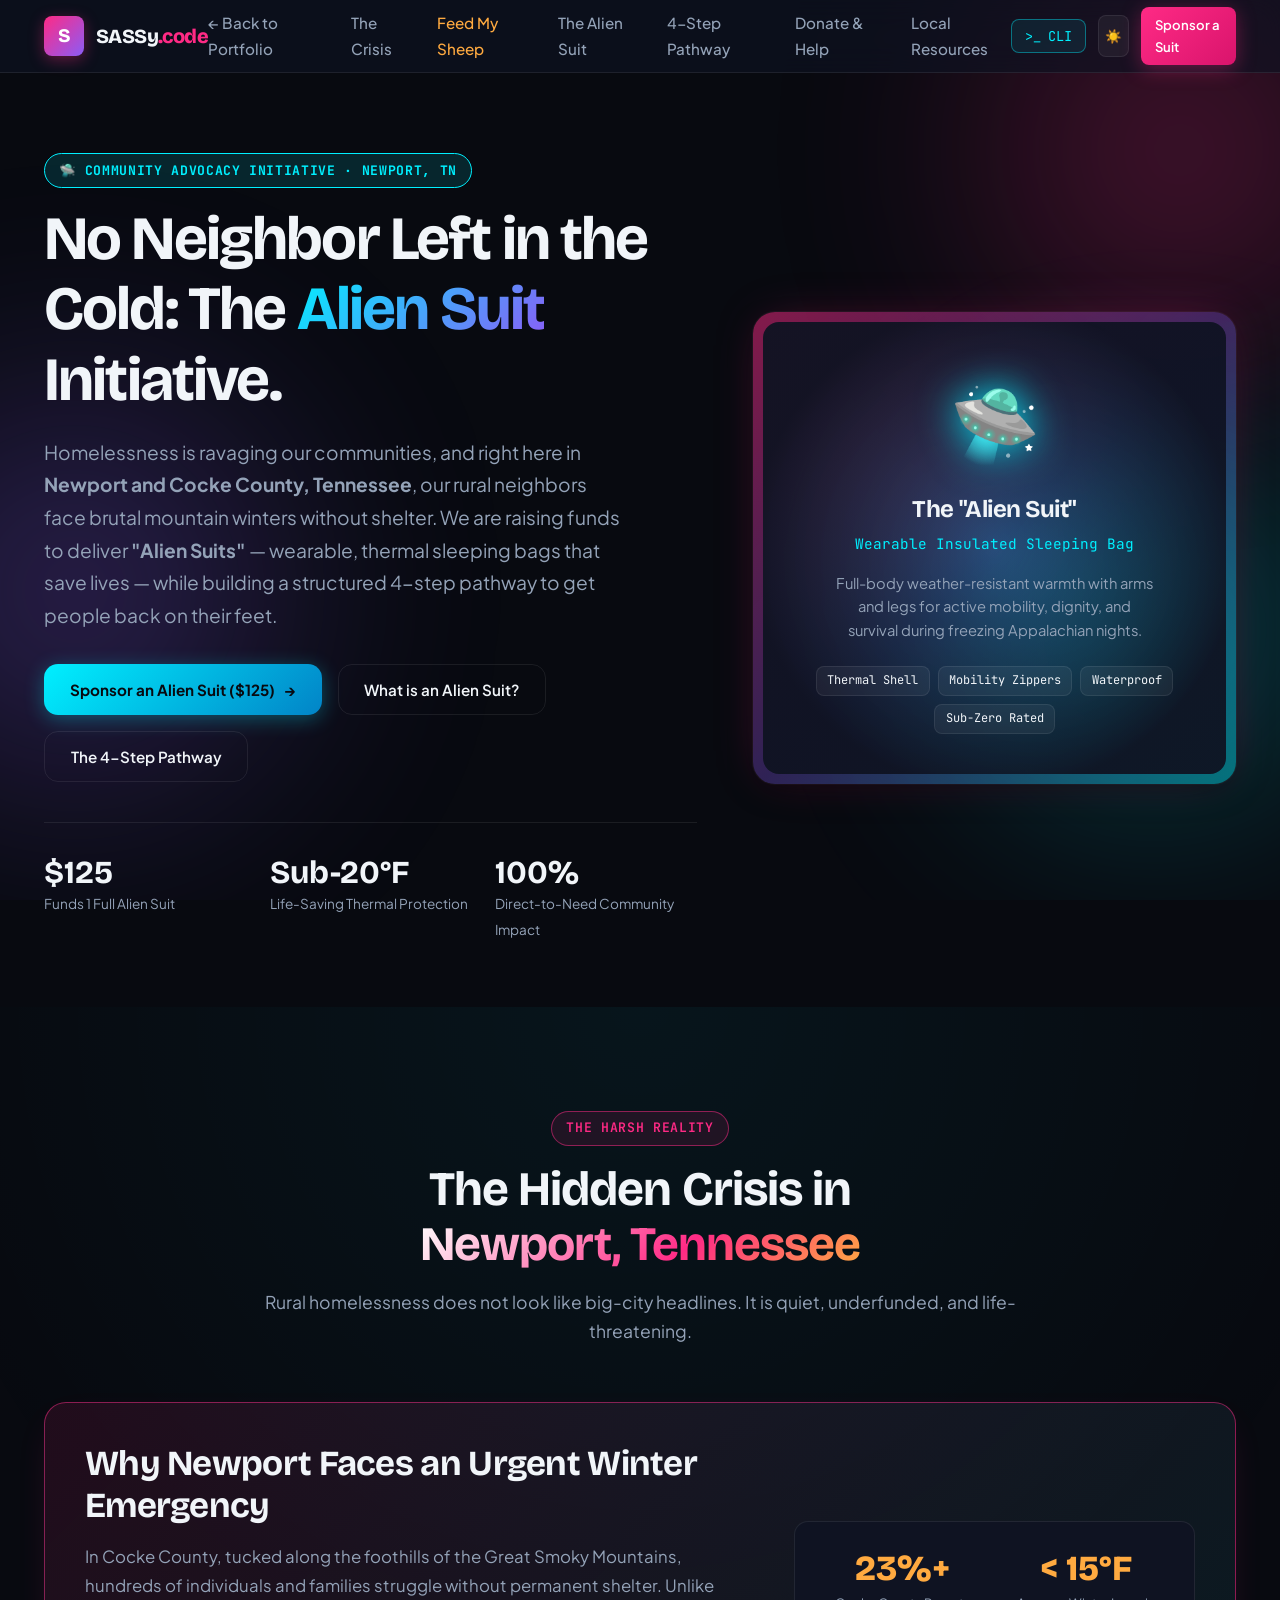
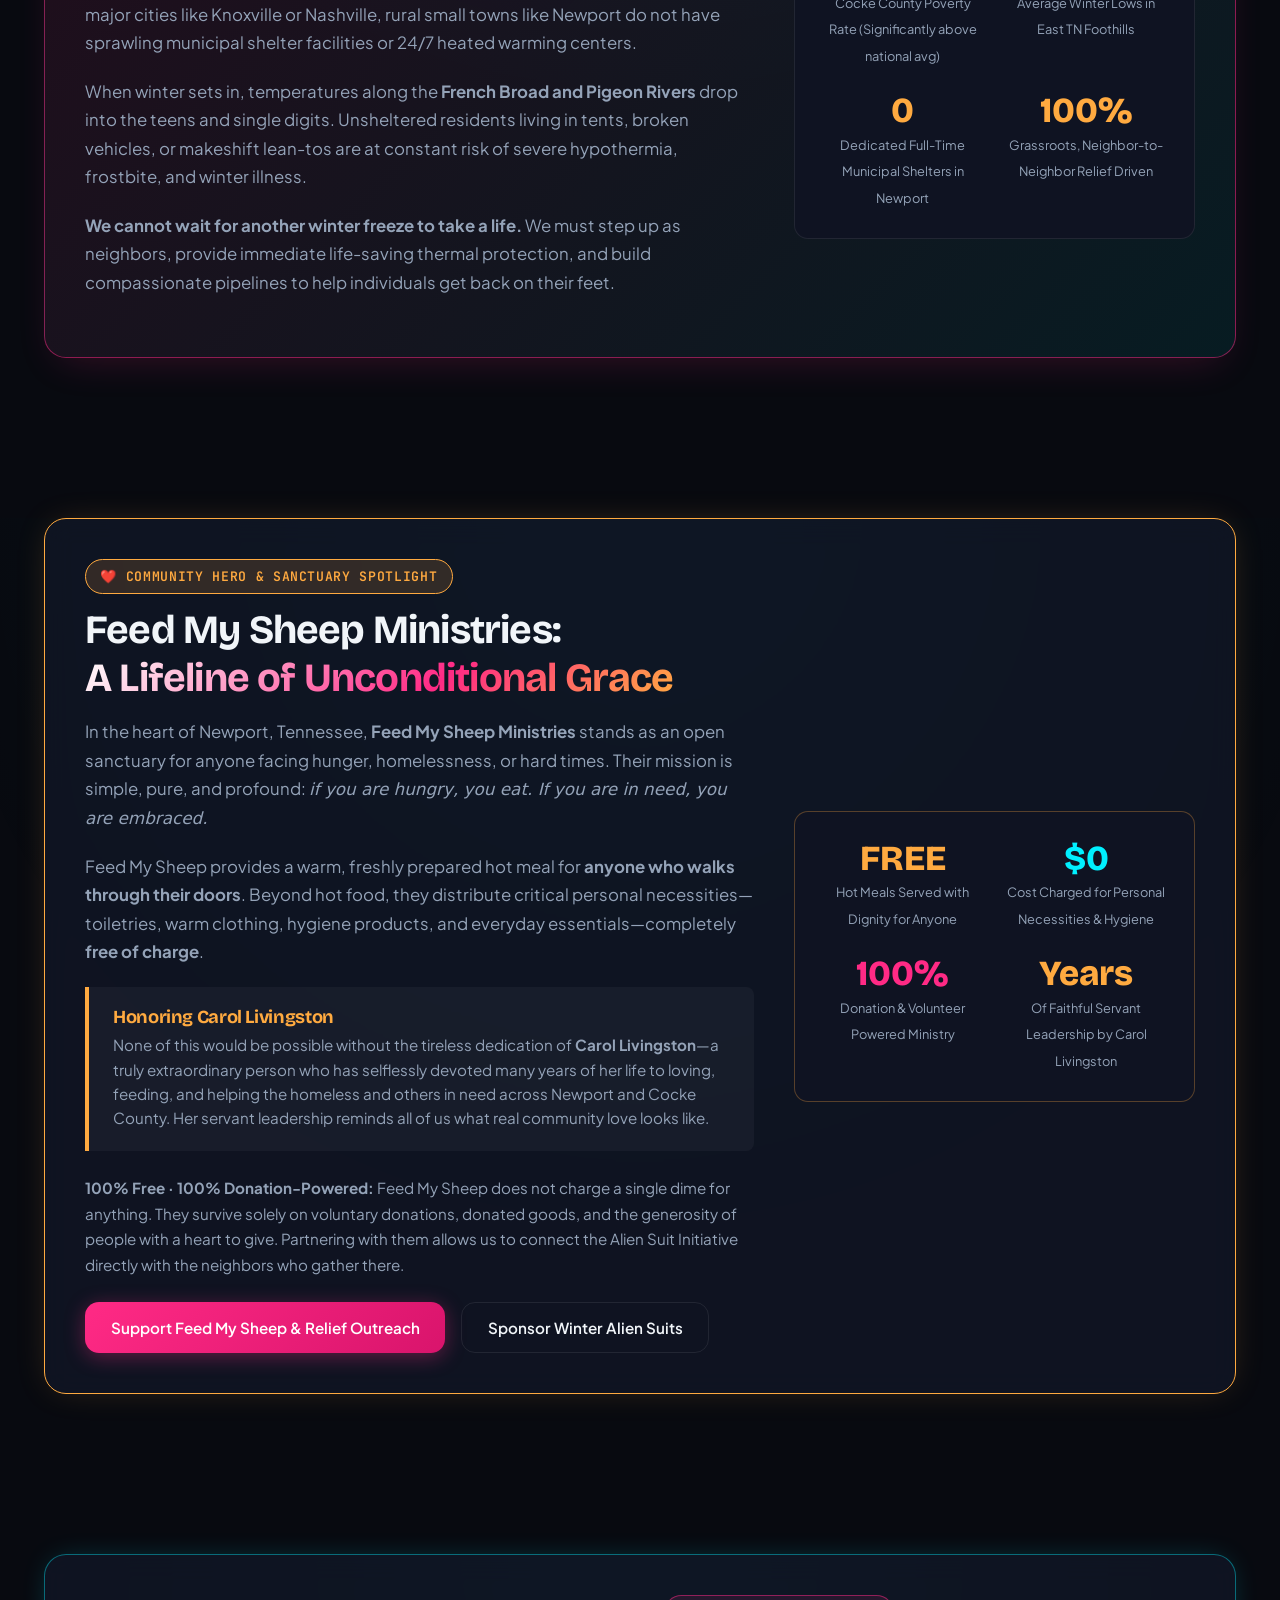
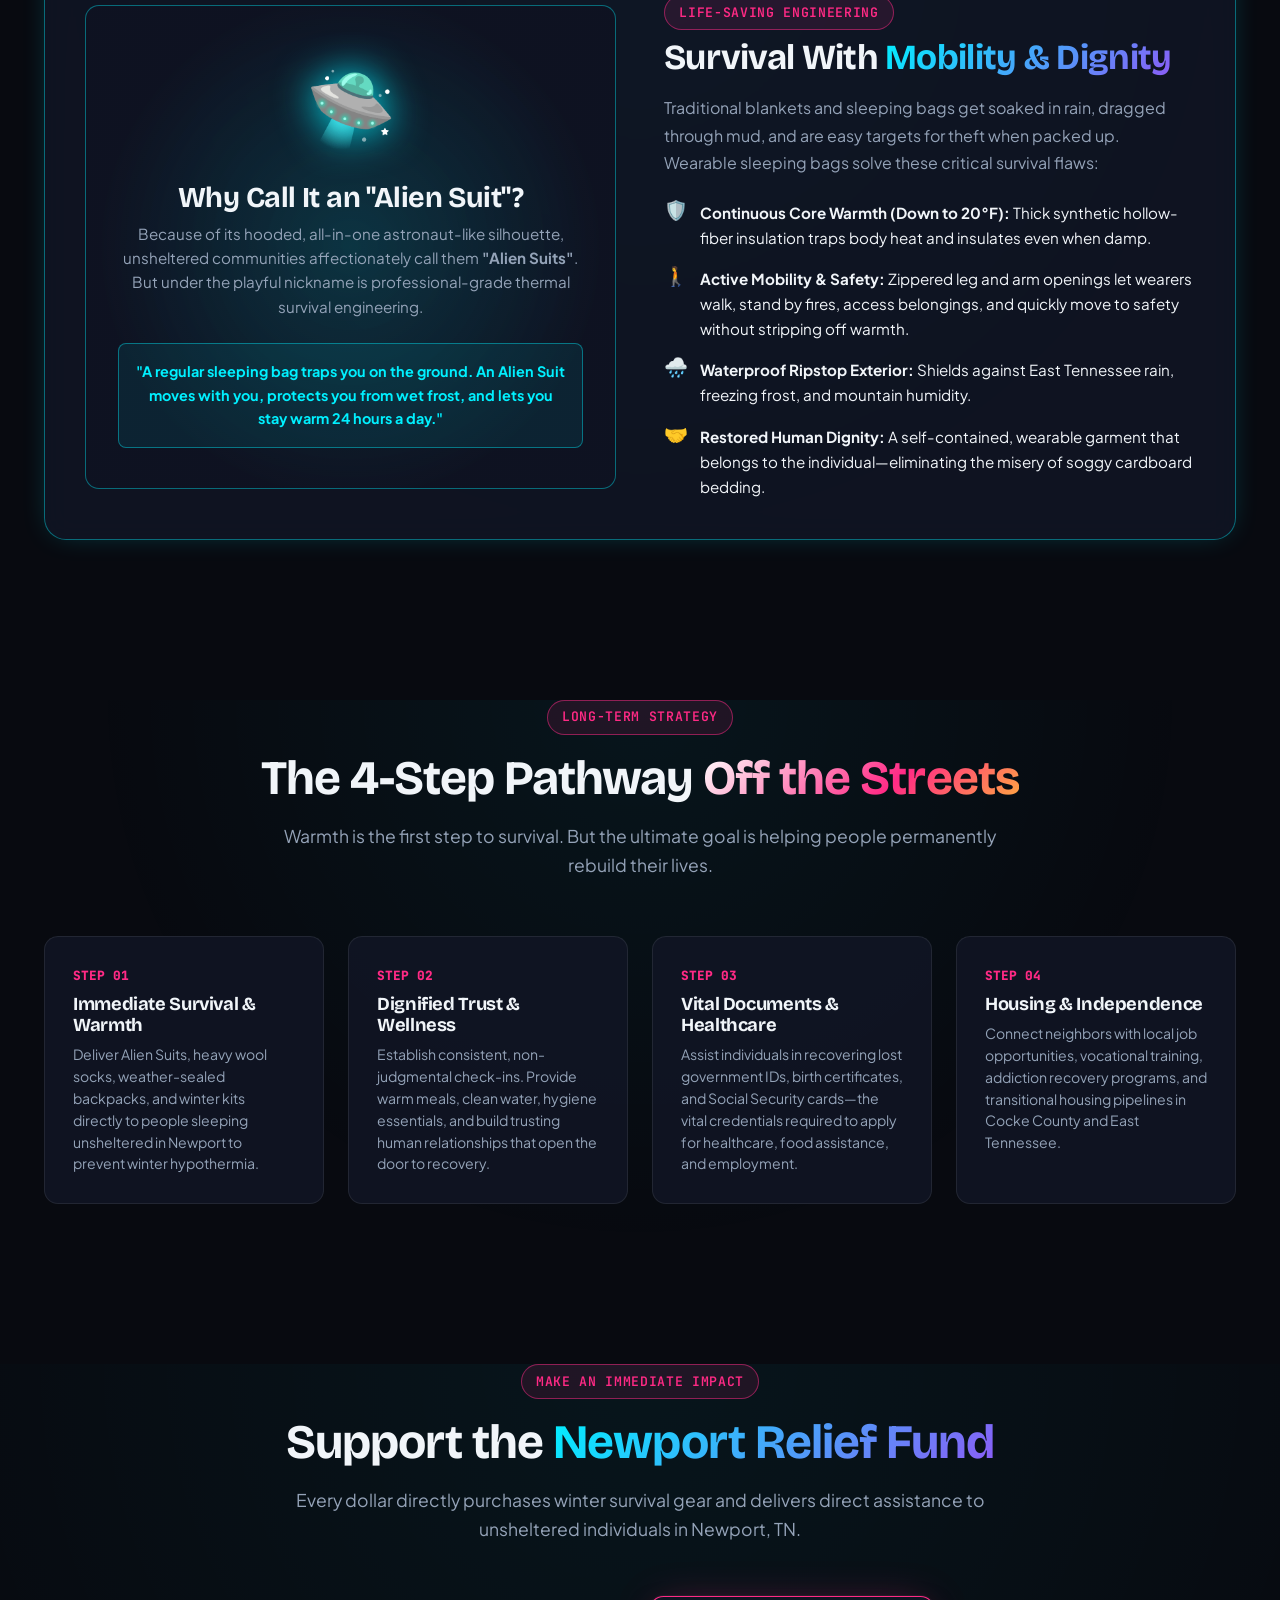
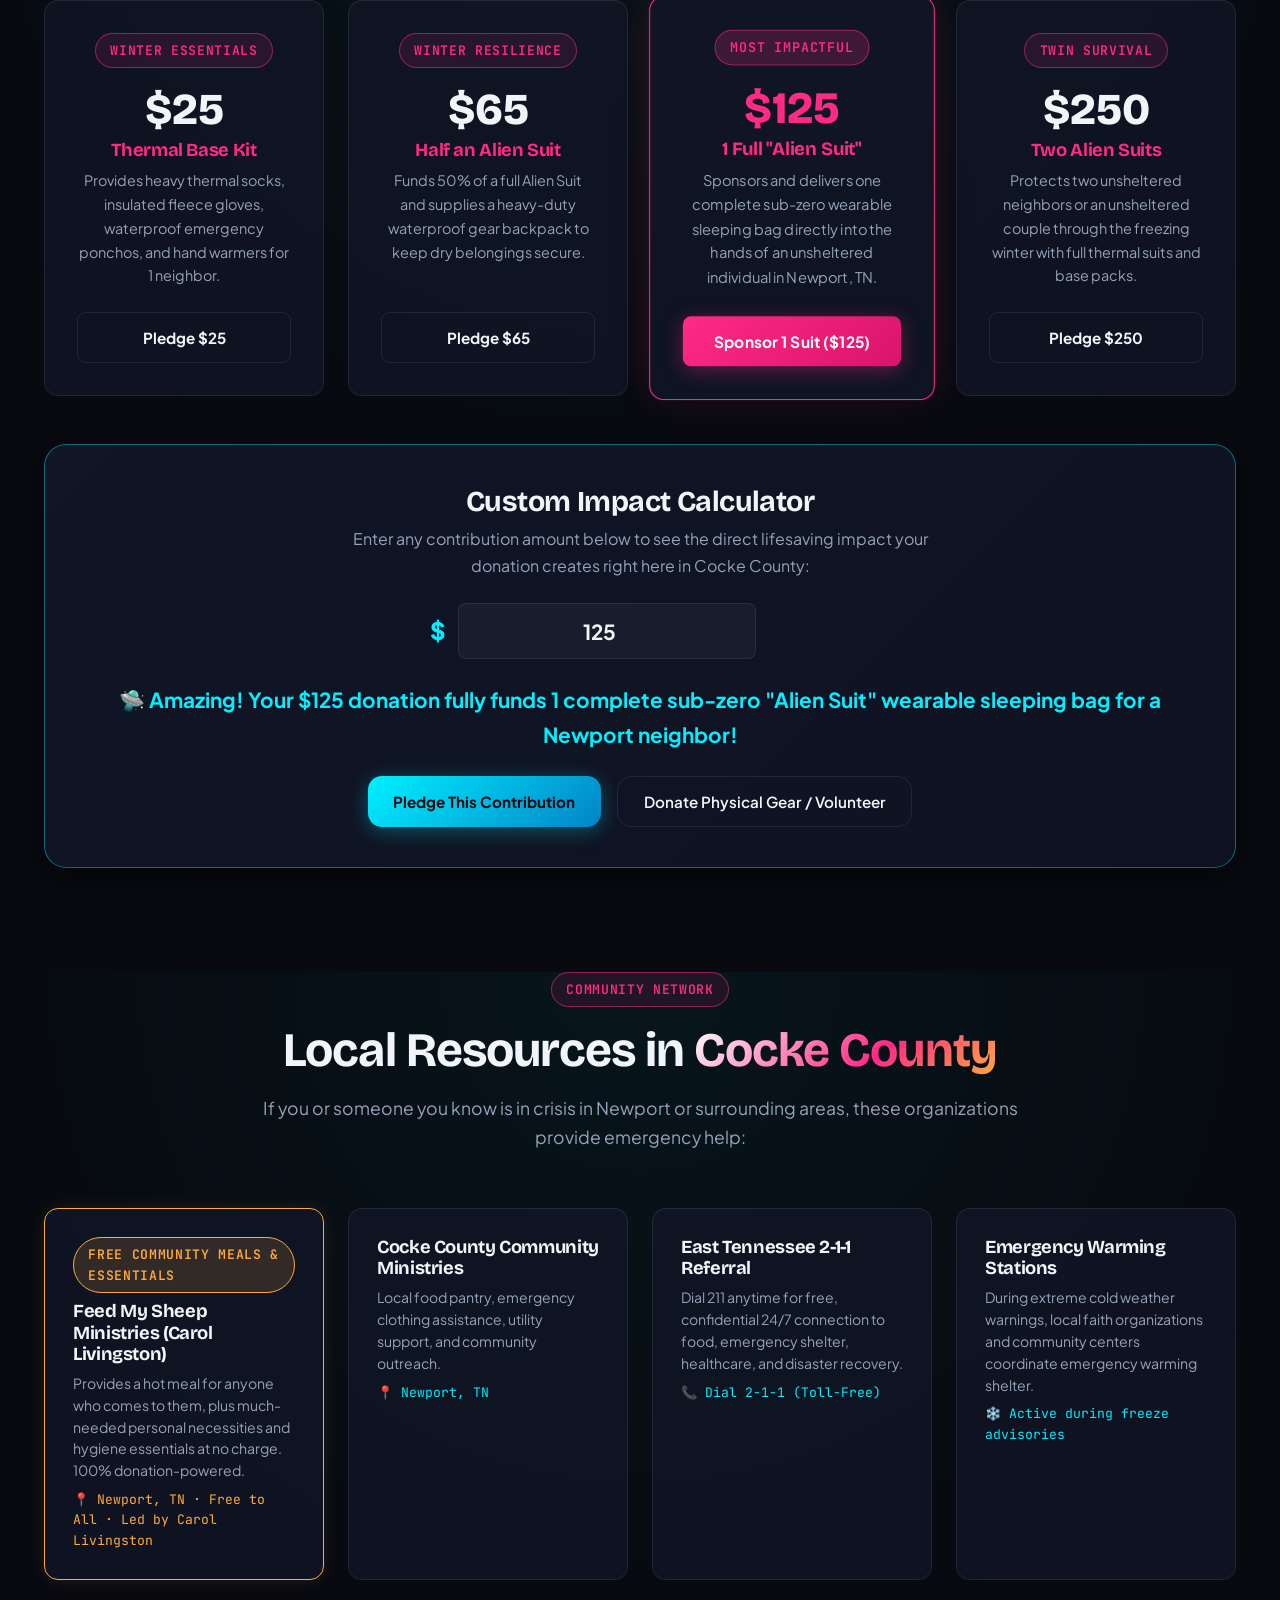
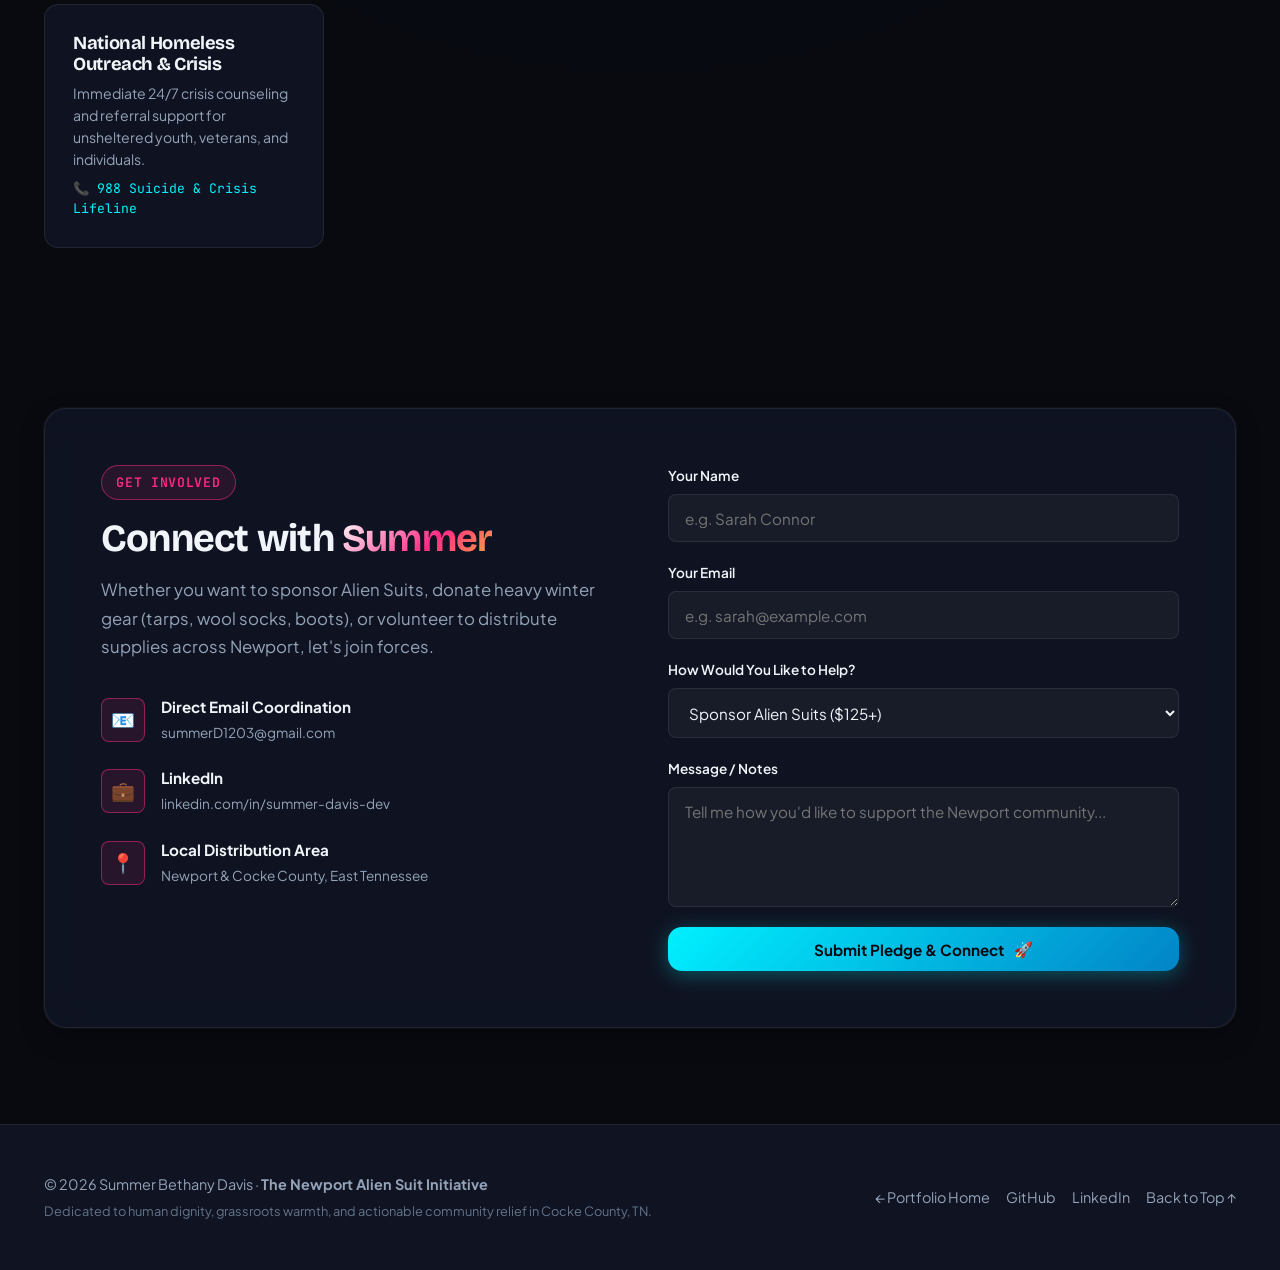
==== commit 309c27a6: "Add Feed My Sheep Ministries and Carol Livingston community spotlight" ====
--- a/community-relief.html
+++ b/community-relief.html
@@ -52,6 +52,7 @@
         <ul class="nav-links">
           <li><a href="index.html">← Back to Portfolio</a></li>
           <li><a href="#newport-crisis" class="active">The Crisis</a></li>
+          <li><a href="#feed-my-sheep" style="color: var(--warm-amber);">Feed My Sheep</a></li>
           <li><a href="#alien-suits">The Alien Suit</a></li>
           <li><a href="#pathway">4-Step Pathway</a></li>
           <li><a href="#donate">Donate &amp; Help</a></li>
@@ -190,6 +191,66 @@
               <div>
                 <span class="relief-stat-number">100%</span>
                 <span class="relief-stat-label">Grassroots, Neighbor-to-Neighbor Relief Driven</span>
+              </div>
+            </div>
+          </div>
+        </div>
+      </div>
+    </section>
+
+    <!-- COMMUNITY HERO SPOTLIGHT: FEED MY SHEEP MINISTRIES & CAROL LIVINGSTON -->
+    <section id="feed-my-sheep" class="relief-section" style="padding-top: 0;" aria-labelledby="feed-my-sheep-title">
+      <div class="container">
+        <div class="suit-concept-card" style="border-color: var(--warm-amber); box-shadow: 0 0 35px -10px rgba(255, 170, 64, 0.25);">
+          <div class="local-focus-grid">
+            <div>
+              <span class="section-tag" style="background: rgba(255, 170, 64, 0.15); border-color: var(--warm-amber); color: var(--warm-amber); margin-bottom: 0.75rem;">
+                ❤️ Community Hero &amp; Sanctuary Spotlight
+              </span>
+              <h2 id="feed-my-sheep-title" style="font-size: clamp(1.8rem, 3.2vw, 2.5rem); margin-bottom: 1rem; line-height: 1.2;">
+                Feed My Sheep Ministries: <span class="gradient-text">A Lifeline of Unconditional Grace</span>
+              </h2>
+              <p class="local-copy">
+                In the heart of Newport, Tennessee, <strong>Feed My Sheep Ministries</strong> stands as an open sanctuary for anyone facing hunger, homelessness, or hard times. Their mission is simple, pure, and profound: <em>if you are hungry, you eat. If you are in need, you are embraced.</em>
+              </p>
+              <p class="local-copy">
+                Feed My Sheep provides a warm, freshly prepared hot meal for <strong>anyone who walks through their doors</strong>. Beyond hot food, they distribute critical personal necessities—toiletries, warm clothing, hygiene products, and everyday essentials—completely <strong>free of charge</strong>.
+              </p>
+              <div style="background: rgba(255, 255, 255, 0.04); border-left: 4px solid var(--warm-amber); padding: 1.25rem 1.5rem; border-radius: 0 var(--radius-sm) var(--radius-sm) 0; margin-bottom: 1.5rem;">
+                <h4 style="color: var(--warm-amber); font-size: 1.15rem; margin-bottom: 0.35rem;">Honoring Carol Livingston</h4>
+                <p style="color: var(--text-muted); font-size: 0.95rem; line-height: 1.6; margin: 0;">
+                  None of this would be possible without the tireless dedication of <strong>Carol Livingston</strong>—a truly extraordinary person who has selflessly devoted many years of her life to loving, feeding, and helping the homeless and others in need across Newport and Cocke County. Her servant leadership reminds all of us what real community love looks like.
+                </p>
+              </div>
+              <p class="local-copy" style="font-size: 0.95rem;">
+                <strong>100% Free · 100% Donation-Powered:</strong> Feed My Sheep does not charge a single dime for anything. They survive solely on voluntary donations, donated goods, and the generosity of people with a heart to give. Partnering with them allows us to connect the Alien Suit Initiative directly with the neighbors who gather there.
+              </p>
+              <div style="display: flex; gap: 1rem; flex-wrap: wrap; margin-top: 1.5rem;">
+                <a href="#contact-relief" class="btn btn-primary">
+                  <span>Support Feed My Sheep &amp; Relief Outreach</span>
+                </a>
+                <a href="#donate" class="btn btn-outline">
+                  <span>Sponsor Winter Alien Suits</span>
+                </a>
+              </div>
+            </div>
+
+            <div class="relief-stats-box" style="border-color: rgba(255, 170, 64, 0.3);">
+              <div>
+                <span class="relief-stat-number" style="color: var(--warm-amber);">FREE</span>
+                <span class="relief-stat-label">Hot Meals Served with Dignity for Anyone</span>
+              </div>
+              <div>
+                <span class="relief-stat-number" style="color: var(--cyber-cyan);">$0</span>
+                <span class="relief-stat-label">Cost Charged for Personal Necessities &amp; Hygiene</span>
+              </div>
+              <div>
+                <span class="relief-stat-number" style="color: var(--sassy-pink);">100%</span>
+                <span class="relief-stat-label">Donation &amp; Volunteer Powered Ministry</span>
+              </div>
+              <div>
+                <span class="relief-stat-number" style="color: var(--warm-amber);">Years</span>
+                <span class="relief-stat-label">Of Faithful Servant Leadership by Carol Livingston</span>
               </div>
             </div>
           </div>
@@ -385,6 +446,13 @@
         </div>
 
         <div class="pathway-grid">
+          <article class="pathway-card" style="border-color: var(--warm-amber); box-shadow: 0 0 20px -5px rgba(255, 170, 64, 0.2);">
+            <span class="section-tag" style="background: rgba(255, 170, 64, 0.15); border-color: var(--warm-amber); color: var(--warm-amber); margin-bottom: 0.5rem;">Free Community Meals &amp; Essentials</span>
+            <h4>Feed My Sheep Ministries (Carol Livingston)</h4>
+            <p>Provides a hot meal for anyone who comes to them, plus much-needed personal necessities and hygiene essentials at no charge. 100% donation-powered.</p>
+            <p style="margin-top: 0.5rem; font-family: var(--font-code); font-size: 0.82rem; color: var(--warm-amber);">📍 Newport, TN · Free to All · Led by Carol Livingston</p>
+          </article>
+
           <article class="pathway-card">
             <h4>Cocke County Community Ministries</h4>
             <p>Local food pantry, emergency clothing assistance, utility support, and community outreach.</p>
